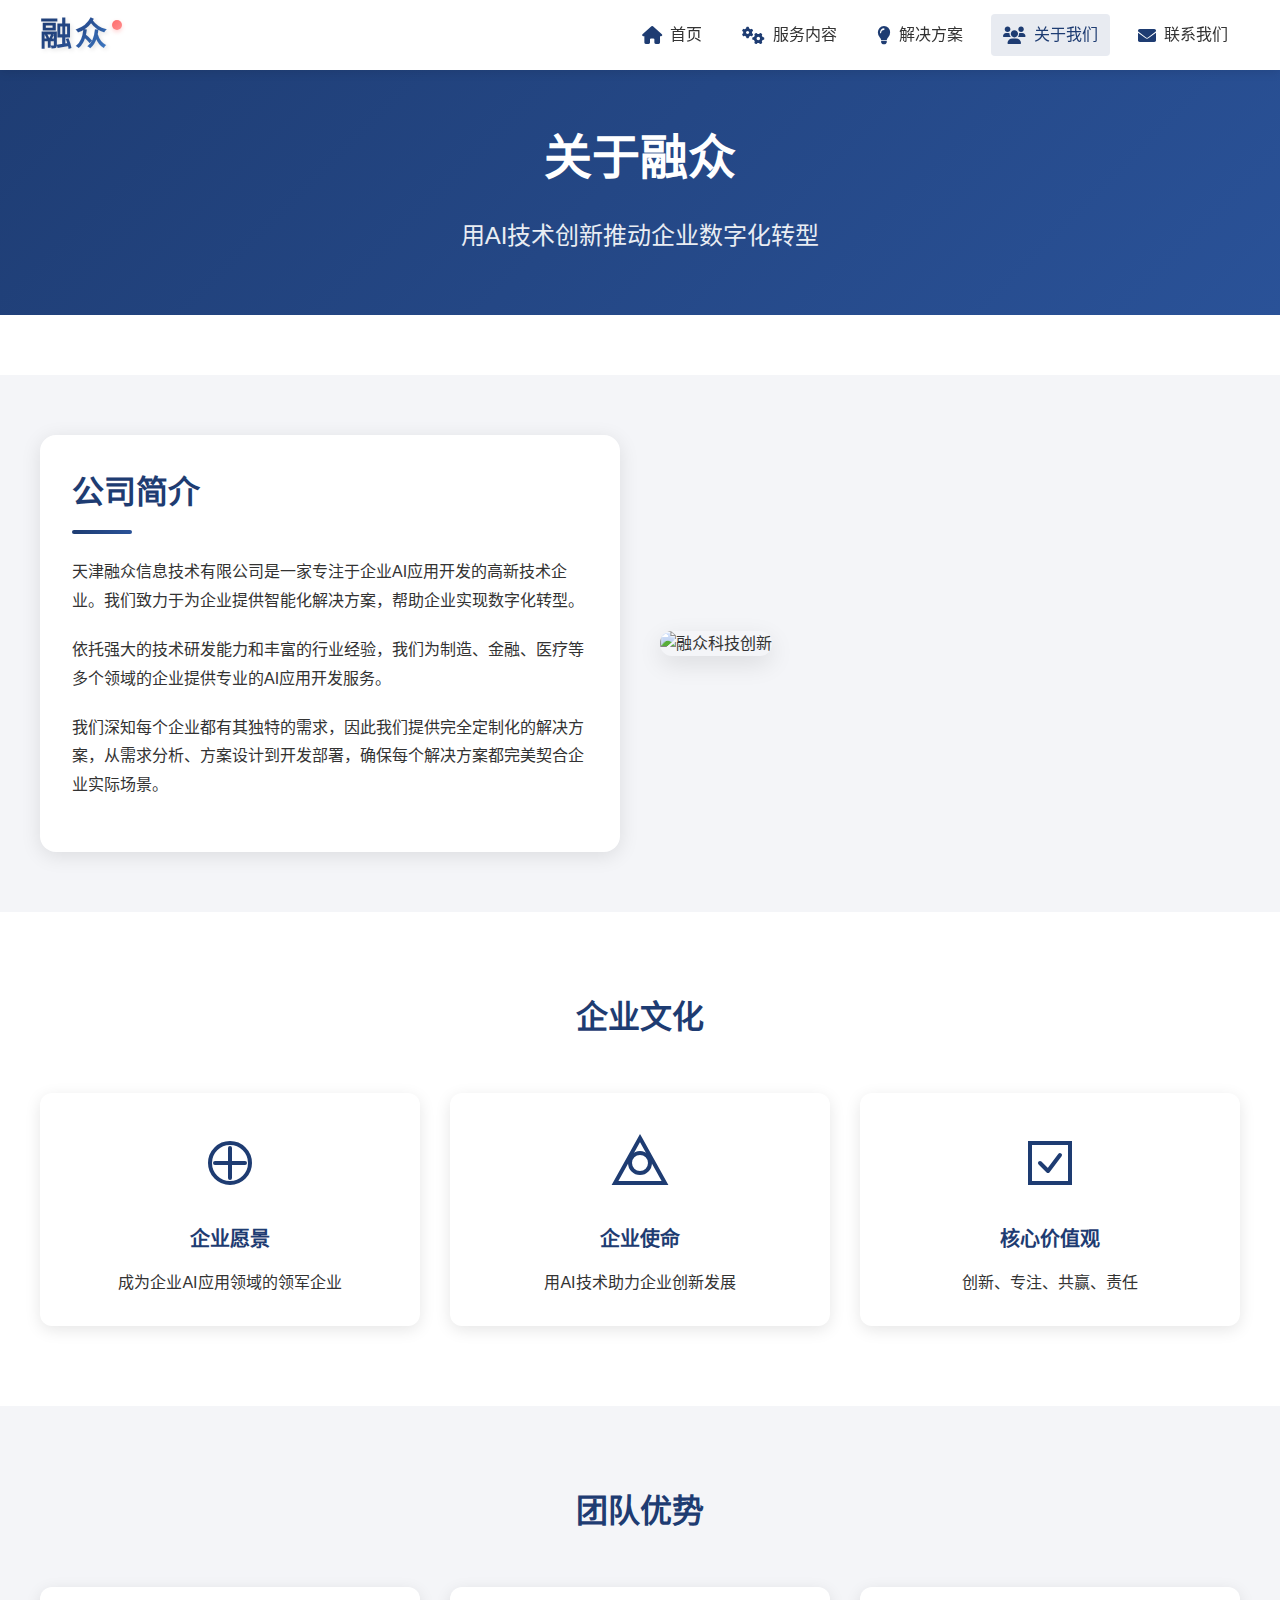
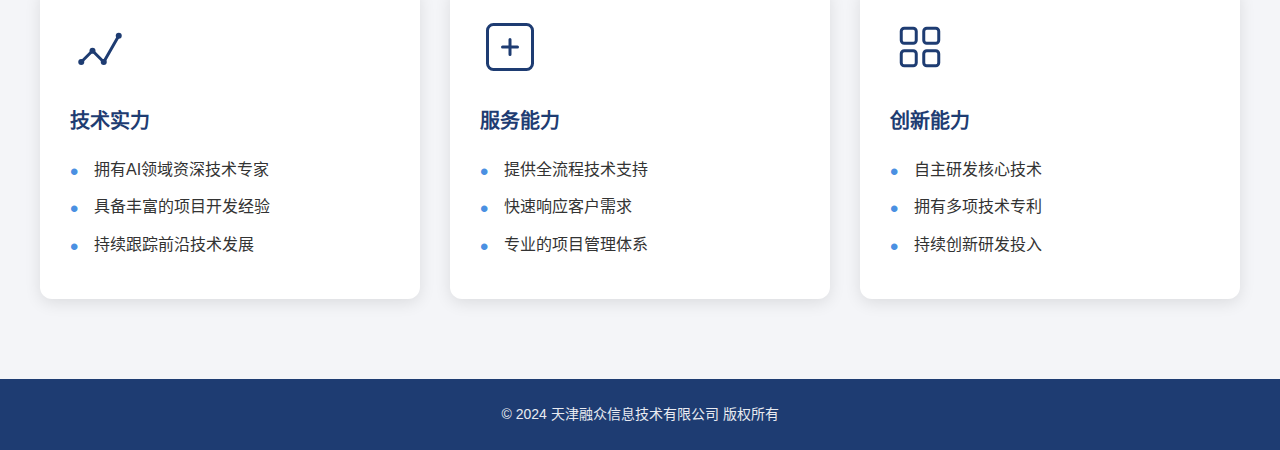
==== about.html @ 7511c45b "Remove unused CSS files for about, contact, services, and solutions pages; update HTML files to refl" ====
<!DOCTYPE html>
<html lang="zh-CN">

<head>
    <meta charset="UTF-8">
    <meta name="viewport" content="width=device-width, initial-scale=1.0">
    <title>关于我们 - 融众</title>
    <meta name="description" content="天津融众信息技术有限公司是专注于企业AI应用开发的高新技术企业，拥有强大的技术研发能力和丰富的行业经验，为企业提供定制化AI解决方案。">
    <meta name="keywords" content="融众,企业简介,AI技术,技术团队,企业文化,公司介绍">
    <link rel="canonical" href="https://www.rong-zhong.com/about.html" />
    <link rel="icon" type="image/x-icon" href="favicon.ico">
    <link rel="stylesheet" href="styles.css">
    <link rel="stylesheet" href="https://cdnjs.cloudflare.com/ajax/libs/font-awesome/6.0.0/css/all.min.css">
</head>

<body>
    <!-- 导航栏 -->
    <nav>
        <div class="container">
            <!-- Logo with link -->
            <div class="logo">
                <a href="index.html">
                    <span class="logo-text">融众</span>
                    <span class="logo-dot"></span>
                </a>
            </div>
            <!-- Menu button with three lines -->
            <div class="menu-toggle">
                <span></span>
                <span></span>
                <span></span>
            </div>
            <!-- Navigation links -->
            <ul class="nav-links">
                <li><a href="index.html"><i class="fas fa-home"></i> 首页</a></li>
                <li><a href="services.html"><i class="fas fa-cogs"></i> 服务内容</a></li>
                <li><a href="solutions.html"><i class="fas fa-lightbulb"></i> 解决方案</a></li>
                <li><a href="about.html" class="active"><i class="fas fa-users"></i> 关于我们</a></li>
                <li><a href="contact.html"><i class="fas fa-envelope"></i> 联系我们</a></li>
            </ul>
        </div>
    </nav>

    <!-- 关于我们头部 -->
    <section class="about-header">
        <div class="container">
            <h1>关于融众</h1>
            <p>用AI技术创新推动企业数字化转型</p>
        </div>
    </section>

    <!-- 公司简介 -->
    <section class="company-intro">
        <div class="container">
            <div class="intro-content">
                <h2>公司简介</h2>
                <p>天津融众信息技术有限公司是一家专注于企业AI应用开发的高新技术企业。我们致力于为企业提供智能化解决方案，帮助企业实现数字化转型。</p>
                <p>依托强大的技术研发能力和丰富的行业经验，我们为制造、金融、医疗等多个领域的企业提供专业的AI应用开发服务。</p>
                <p>我们深知每个企业都有其独特的需求，因此我们提供完全定制化的解决方案，从需求分析、方案设计到开发部署，确保每个解决方案都完美契合企业实际场景。</p>
            </div>
            <div class="intro-image">
                <img src="https://images.unsplash.com/photo-1550751827-4bd374c3f58b?auto=format&fit=crop&w=800&h=400"
                    alt="融众科技创新" class="company-intro-img">
            </div>
        </div>
    </section>

    <!-- 企业文化 -->
    <section class="culture">
        <div class="container">
            <h2>企业文化</h2>
            <div class="culture-grid">
                <div class="culture-item">
                    <div class="culture-icon">
                        <img src="images/vision.svg" alt="愿景">
                    </div>
                    <h3>企业愿景</h3>
                    <p>成为企业AI应用领域的领军企业</p>
                </div>
                <div class="culture-item">
                    <div class="culture-icon">
                        <img src="images/mission.svg" alt="使命">
                    </div>
                    <h3>企业使命</h3>
                    <p>用AI技术助力企业创新发展</p>
                </div>
                <div class="culture-item">
                    <div class="culture-icon">
                        <img src="images/values.svg" alt="价值观">
                    </div>
                    <h3>核心价值观</h3>
                    <p>创新、专注、共赢、责任</p>
                </div>
            </div>
        </div>
    </section>

    <!-- 团队优势 -->
    <section class="team">
        <div class="container">
            <h2>团队优势</h2>
            <div class="team-grid">
                <div class="team-advantage">
                    <img src="images/model-training.svg" alt="技术实力" class="team-icon">
                    <h3>技术实力</h3>
                    <ul>
                        <li>拥有AI领域资深技术专家</li>
                        <li>具备丰富的项目开发经验</li>
                        <li>持续跟踪前沿技术发展</li>
                    </ul>
                </div>
                <div class="team-advantage">
                    <img src="images/customize.svg" alt="服务能力" class="team-icon">
                    <h3>服务能力</h3>
                    <ul>
                        <li>提供全流程技术支持</li>
                        <li>快速响应客户需求</li>
                        <li>专业的项目管理体系</li>
                    </ul>
                </div>
                <div class="team-advantage">
                    <img src="images/integration.svg" alt="创新能力" class="team-icon">
                    <h3>创新能力</h3>
                    <ul>
                        <li>自主研发核心技术</li>
                        <li>拥有多项技术专利</li>
                        <li>持续创新研发投入</li>
                    </ul>
                </div>
            </div>
        </div>
    </section>

    <footer>
        <div class="container">
            <p>&copy; 2024 天津融众信息技术有限公司 版权所有</p>
        </div>
    </footer>

    <script>
        document.querySelector('.menu-toggle').addEventListener('click', function () {
            document.querySelector('.nav-links').classList.toggle('active');
        });
    </script>
</body>

</html>
---- styles.css ----
* {
    margin: 0;
    padding: 0;
    box-sizing: border-box;
}

:root {
    --primary-color: #1e3c72;
    --secondary-color: #2a5298;
    --accent-color: #4a90e2;
    --text-color: #333;
    --bg-color: #fff;
    --shadow-color: rgba(0, 0, 0, 0.1);
}

@media (prefers-color-scheme: dark) {
    :root {
        --primary-color: #4a90e2;
        --secondary-color: #2a5298;
        --accent-color: #1e3c72;
        --text-color: #f5f5f5;
        --bg-color: #1a1a1a;
        --shadow-color: rgba(0, 0, 0, 0.3);
    }
}

body {
    font-family: 'Microsoft YaHei', -apple-system, BlinkMacSystemFont, sans-serif;
    line-height: 1.6;
    overflow-x: hidden;
    color: var(--text-color);
    background-color: var(--bg-color);
}

.container {
    width: min(1200px, 100% - 40px);
    margin-inline: auto;
}

/* 导航栏样式 */
nav {
    background-color: var(--bg-color);
    box-shadow: 0 2px 10px var(--shadow-color);
    position: fixed;
    width: 100%;
    top: 0;
    z-index: 1000;
    transition: all 0.3s ease;
}

nav .container {
    display: flex;
    justify-content: space-between;
    align-items: center;
    height: 70px;
}

/* Logo样式 */
.logo a {
    display: flex;
    align-items: center;
    text-decoration: none;
    gap: 2px;
}

.logo-text {
    font-size: clamp(24px, 5vw, 32px);
    font-weight: 800;
    background: linear-gradient(135deg, var(--primary-color) 0%, var(--secondary-color) 50%, var(--accent-color) 100%);
    -webkit-background-clip: text;
    background-clip: text;
    -webkit-text-fill-color: transparent;
    letter-spacing: 3px;
    text-shadow: 2px 2px 4px var(--shadow-color);
    transition: all 0.3s ease;
}

.logo-dot {
    width: 10px;
    height: 10px;
    background: linear-gradient(135deg, #ff6b6b, #ff8e8e);
    border-radius: 50%;
    margin-top: -20px;
    box-shadow: 0 2px 4px rgba(255, 107, 107, 0.3);
    animation: pulse 2s infinite;
}

@keyframes pulse {
    0% {
        transform: scale(1);
    }

    50% {
        transform: scale(1.2);
    }

    100% {
        transform: scale(1);
    }
}

/* 导航链接 */
.nav-links {
    display: flex;
    gap: 1rem;
    list-style: none;
}

.nav-links a {
    text-decoration: none;
    color: var(--text-color);
    font-weight: 500;
    font-size: 16px;
    padding: 8px 12px;
    border-radius: 4px;
    transition: all 0.3s ease;
    display: flex;
    align-items: center;
    gap: 8px;
}

.nav-links a:hover,
.nav-links a:focus {
    color: var(--primary-color);
    background-color: color-mix(in srgb, var(--primary-color) 10%, transparent);
    outline: none;
}

.nav-links a.active {
    color: var(--primary-color);
    background-color: color-mix(in srgb, var(--primary-color) 10%, transparent);
}

.nav-links a i {
    font-size: 18px;
    color: var(--primary-color);
    transition: transform 0.3s ease;
}

.nav-links a:hover i,
.nav-links a:focus i {
    transform: scale(1.1);
}

/* 汉堡菜单按钮样式 */
.menu-toggle {
    display: none;
    padding: 10px;
    cursor: pointer;
    border: none;
    background: transparent;
    z-index: 1001;
}

.menu-toggle:focus {
    outline: 2px solid var(--primary-color);
    border-radius: 4px;
}

.menu-toggle span {
    display: block;
    width: 25px;
    height: 3px;
    background-color: var(--primary-color);
    margin: 5px 0;
    transition: all 0.3s ease;
    border-radius: 2px;
}

/* 解决方案头部样式 */
.solution-header {
    background: linear-gradient(135deg, var(--primary-color), var(--secondary-color));
    color: white;
    text-align: center;
    padding: 120px 0 60px;
    margin-bottom: 40px;
}

.solution-header h1 {
    font-size: clamp(32px, 5vw, 48px);
    margin-bottom: 20px;
    font-weight: 700;
}

.solution-header p {
    font-size: clamp(16px, 3vw, 20px);
    opacity: 0.9;
}

/* 解决方案展示样式优化 */
.solutions {
    padding: 40px 0 80px;
    background-color: var(--bg-color);
}

.solution-item {
    display: grid;
    grid-template-columns: 1fr 1fr;
    gap: 3rem;
    margin-bottom: 6rem;
    align-items: center;
    background: color-mix(in srgb, var(--bg-color) 97%, var(--primary-color));
    border-radius: 16px;
    padding: 2rem;
    box-shadow: 0 4px 20px var(--shadow-color);
    transition: transform 0.3s ease, box-shadow 0.3s ease;
}

.solution-item:hover {
    transform: translateY(-5px);
    box-shadow: 0 8px 30px var(--shadow-color);
}

.solution-item.reverse {
    grid-template-columns: 1fr 1fr;
    direction: rtl;
}

.solution-item.reverse .solution-content {
    direction: ltr;
}

.solution-content {
    padding: 2rem;
}

.solution-content h2 {
    color: var(--primary-color);
    margin-bottom: 2rem;
    font-size: clamp(24px, 3vw, 32px);
    font-weight: 700;
}

.solution-features {
    display: grid;
    gap: 1.5rem;
}

.feature {
    background: color-mix(in srgb, var(--primary-color) 5%, transparent);
    padding: 1.5rem;
    border-radius: 12px;
    transition: all 0.3s ease;
    border: 1px solid color-mix(in srgb, var(--primary-color) 10%, transparent);
}

.feature:hover {
    transform: translateY(-5px);
    background: color-mix(in srgb, var(--primary-color) 8%, transparent);
    border-color: color-mix(in srgb, var(--primary-color) 15%, transparent);
}

.feature h3 {
    color: var(--primary-color);
    margin-bottom: 0.8rem;
    font-size: 20px;
    font-weight: 600;
}

.feature p {
    color: var(--text-color);
    opacity: 0.9;
    line-height: 1.6;
}

.solution-image img {
    width: 100%;
    height: auto;
    border-radius: 12px;
    box-shadow: 0 4px 20px var(--shadow-color);
    transition: transform 0.3s ease;
}

.solution-image img:hover {
    transform: scale(1.02);
}

/* 响应式设计优化 */
@media (max-width: 768px) {
    .solution-header {
        padding: 100px 0 40px;
    }

    .solution-item,
    .solution-item.reverse {
        grid-template-columns: 1fr;
        direction: ltr;
        padding: 1.5rem;
        margin-bottom: 3rem;
    }

    .solution-content {
        padding: 1rem 0;
    }

    .solution-features {
        grid-template-columns: 1fr;
    }

    .feature {
        padding: 1.2rem;
    }
}

@media (max-width: 480px) {
    .solution-header {
        padding: 80px 0 30px;
    }

    .solution-item {
        padding: 1rem;
        margin-bottom: 2rem;
    }

    .feature {
        padding: 1rem;
    }
}

/* 响应式设计 */
@media (max-width: 768px) {
    .menu-toggle {
        display: block;
    }

    .nav-links {
        display: none;
        position: fixed;
        inset: 70px 0 0 0;
        background: var(--bg-color);
        flex-direction: column;
        padding: 1rem;
        box-shadow: 0 2px 10px var(--shadow-color);
    }

    .nav-links.active {
        display: flex;
    }

    .nav-links a {
        width: 100%;
        justify-content: center;
    }

    .solution-item,
    .solution-item.reverse {
        grid-template-columns: 1fr;
        direction: ltr;
    }

    .solution-content {
        padding: 1rem 0;
    }
}

@media (max-width: 480px) {
    nav .container {
        height: 60px;
    }

    .solution-features {
        grid-template-columns: 1fr;
    }
}

/* 可访问性增强 */
@media (prefers-reduced-motion: reduce) {
    * {
        animation: none !important;
        transition: none !important;
    }
}

/* 焦点样式 */
:focus-visible {
    outline: 3px solid var(--primary-color);
    outline-offset: 2px;
}

/* 首页样式 */
.hero {
    position: relative;
    min-height: 100vh;
    padding: 120px 0 60px;
    background: linear-gradient(135deg, var(--primary-color), var(--secondary-color));
    color: #fff;
    display: flex;
    align-items: center;
    overflow: hidden;
}

.hero::before {
    content: '';
    position: absolute;
    inset: 0;
    background: url('data:image/svg+xml,<svg xmlns="http://www.w3.org/2000/svg" viewBox="0 0 100 100"><rect fill="%23fff" fill-opacity="0.1" width="100" height="100"/></svg>') repeat;
    opacity: 0.1;
    animation: backgroundMove 20s linear infinite;
}

@keyframes backgroundMove {
    from {
        transform: translateX(0) translateY(0);
    }

    to {
        transform: translateX(-100px) translateY(-100px);
    }
}

.hero-content {
    position: relative;
    z-index: 1;
    max-width: 800px;
    margin: 0 auto;
    text-align: center;
    padding: 0 20px;
}

.hero h1 {
    font-size: clamp(2.5rem, 5vw, 4rem);
    font-weight: 800;
    margin-bottom: 1.5rem;
    line-height: 1.2;
    animation: fadeInUp 1s ease;
}

.hero p {
    font-size: clamp(1.1rem, 2vw, 1.5rem);
    margin-bottom: 2.5rem;
    opacity: 0.9;
    animation: fadeInUp 1s ease 0.2s backwards;
}

.hero-buttons {
    display: flex;
    gap: 1.5rem;
    justify-content: center;
    animation: fadeInUp 1s ease 0.4s backwards;
}

.cta-button {
    display: inline-flex;
    align-items: center;
    gap: 0.5rem;
    padding: 1rem 2rem;
    border-radius: 8px;
    font-size: 1.1rem;
    font-weight: 500;
    text-decoration: none;
    transition: transform 0.3s ease, box-shadow 0.3s ease;
}

.cta-button.primary {
    background: #ff6b6b;
    color: #fff;
    box-shadow: 0 4px 15px rgba(255, 107, 107, 0.3);
}

.cta-button.secondary {
    background: rgba(255, 255, 255, 0.1);
    color: #fff;
    backdrop-filter: blur(10px);
}

.cta-button:hover {
    transform: translateY(-2px);
    box-shadow: 0 8px 25px rgba(0, 0, 0, 0.2);
}

/* 特色内容区域 */
.features {
    padding: 100px 0;
    background-color: var(--bg-color);
}

.section-header {
    text-align: center;
    max-width: 800px;
    margin: 0 auto 4rem;
    padding: 0 20px;
}

.section-header h2 {
    font-size: clamp(2rem, 3vw, 2.5rem);
    color: var(--primary-color);
    margin-bottom: 1rem;
}

.section-header p {
    font-size: 1.2rem;
    color: var(--text-color);
    opacity: 0.8;
}

.features-grid {
    display: grid;
    grid-template-columns: repeat(auto-fit, minmax(300px, 1fr));
    gap: 2rem;
    padding: 0 20px;
}

.feature-card {
    background: var(--bg-color);
    padding: 2rem;
    border-radius: 12px;
    box-shadow: 0 4px 20px var(--shadow-color);
    transition: transform 0.3s ease;
}

.feature-card:hover {
    transform: translateY(-5px);
}

.feature-icon {
    width: 60px;
    height: 60px;
    margin-bottom: 1.5rem;
    padding: 1rem;
    background: color-mix(in srgb, var(--primary-color) 10%, transparent);
    border-radius: 12px;
    display: flex;
    align-items: center;
    justify-content: center;
}

.feature-card h3 {
    font-size: 1.5rem;
    color: var(--primary-color);
    margin-bottom: 1rem;
}

.feature-card p {
    color: var(--text-color);
    opacity: 0.8;
    line-height: 1.6;
}

/* 客户案例展示 */
.cases {
    padding: 100px 0;
    background: color-mix(in srgb, var(--primary-color) 5%, var(--bg-color));
}

.cases-grid {
    display: grid;
    grid-template-columns: repeat(auto-fit, minmax(350px, 1fr));
    gap: 2rem;
    padding: 0 20px;
}

.case-card {
    background: var(--bg-color);
    border-radius: 12px;
    overflow: hidden;
    box-shadow: 0 4px 20px var(--shadow-color);
}

.case-image {
    position: relative;
    padding-top: 56.25%;
    overflow: hidden;
}

.case-image img {
    position: absolute;
    top: 0;
    left: 0;
    width: 100%;
    height: 100%;
    object-fit: cover;
    transition: transform 0.3s ease;
}

.case-card:hover .case-image img {
    transform: scale(1.1);
}

.case-content {
    padding: 2rem;
}

.case-content h3 {
    font-size: 1.5rem;
    color: var(--primary-color);
    margin-bottom: 1rem;
}

.case-content p {
    color: var(--text-color);
    opacity: 0.8;
    margin-bottom: 1.5rem;
}

.case-tags {
    display: flex;
    gap: 0.5rem;
    flex-wrap: wrap;
}

.case-tag {
    padding: 0.5rem 1rem;
    background: color-mix(in srgb, var(--primary-color) 10%, transparent);
    color: var(--primary-color);
    border-radius: 20px;
    font-size: 0.9rem;
}

/* 联系部分 */
.contact-section {
    padding: 100px 0;
    background: var(--bg-color);
    text-align: center;
}

.contact-cards {
    display: grid;
    grid-template-columns: repeat(auto-fit, minmax(250px, 1fr));
    gap: 2rem;
    padding: 0 20px;
    margin-top: 3rem;
}

.contact-card {
    padding: 2rem;
    background: var(--bg-color);
    border-radius: 12px;
    box-shadow: 0 4px 20px var(--shadow-color);
    transition: transform 0.3s ease;
}

.contact-card:hover {
    transform: translateY(-5px);
}

.contact-icon {
    font-size: 2rem;
    color: var(--primary-color);
    margin-bottom: 1rem;
}

.contact-card h3 {
    font-size: 1.3rem;
    color: var(--primary-color);
    margin-bottom: 1rem;
}

.contact-card p {
    color: var(--text-color);
    opacity: 0.8;
}

/* 页脚样式 */
footer {
    background: var(--primary-color);
    color: #fff;
    padding: 4rem 0 2rem;
}

.footer-content {
    display: grid;
    grid-template-columns: repeat(auto-fit, minmax(200px, 1fr));
    gap: 3rem;
    padding: 0 20px;
    margin-bottom: 3rem;
}

.footer-column h4 {
    font-size: 1.2rem;
    margin-bottom: 1.5rem;
}

.footer-links {
    list-style: none;
}

.footer-links li {
    margin-bottom: 0.8rem;
}

.footer-links a {
    color: rgba(255, 255, 255, 0.8);
    text-decoration: none;
    transition: color 0.3s ease;
}

.footer-links a:hover {
    color: #fff;
}

.footer-bottom {
    text-align: center;
    padding-top: 2rem;
    border-top: 1px solid rgba(255, 255, 255, 0.1);
}

/* 动画 */
@keyframes fadeInUp {
    from {
        opacity: 0;
        transform: translateY(20px);
    }

    to {
        opacity: 1;
        transform: translateY(0);
    }
}

/* 响应式调整 */
@media (max-width: 768px) {
    .hero {
        padding: 100px 0 40px;
    }

    .hero-buttons {
        flex-direction: column;
    }

    .cta-button {
        width: 100%;
        justify-content: center;
    }

    .features-grid,
    .cases-grid,
    .contact-cards {
        grid-template-columns: 1fr;
    }

    .footer-content {
        grid-template-columns: 1fr;
        text-align: center;
    }
}

@media (max-width: 480px) {
    .hero {
        padding: 80px 0 30px;
    }

    .section-header {
        margin-bottom: 2rem;
    }

    .feature-card,
    .case-card,
    .contact-card {
        padding: 1.5rem;
    }
}

/* 联系页面样式 */
.contact-header {
    padding: 120px 0 60px;
    text-align: center;
    background: linear-gradient(135deg, var(--primary-color), var(--secondary-color));
    color: white;
}

.contact-header h1 {
    font-size: clamp(32px, 5vw, 48px);
    margin-bottom: 1rem;
}

.contact-header p {
    font-size: clamp(16px, 3vw, 20px);
    opacity: 0.9;
}

.contact-main {
    padding: 60px 0;
    background-color: var(--bg-color);
}

.contact-info-card {
    max-width: 800px;
    margin: 0 auto;
    padding: 2rem;
    background-color: color-mix(in srgb, var(--bg-color) 98%, var(--primary-color));
    border-radius: 16px;
    box-shadow: 0 4px 20px var(--shadow-color);
}

.contact-info-card h2 {
    color: var(--primary-color);
    font-size: 28px;
    margin-bottom: 2rem;
    text-align: center;
}

.info-item {
    display: flex;
    align-items: flex-start;
    gap: 1.5rem;
    padding: 1.5rem;
    margin-bottom: 1rem;
    background-color: var(--bg-color);
    border-radius: 8px;
    transition: transform 0.3s ease;
}

.info-item:hover {
    transform: translateY(-5px);
}

.info-item i {
    font-size: 24px;
    color: var(--primary-color);
    background: color-mix(in srgb, var(--primary-color) 10%, transparent);
    padding: 12px;
    border-radius: 50%;
}

.info-content h3 {
    color: var(--primary-color);
    margin-bottom: 0.5rem;
    font-size: 18px;
}

.info-content p {
    color: var(--text-color);
    font-size: 16px;
}

/* 响应式调整 */
@media (max-width: 768px) {
    .contact-info-card {
        margin: 0 1rem;
        padding: 1.5rem;
    }

    .info-item {
        padding: 1rem;
        gap: 1rem;
    }

    .info-item i {
        font-size: 20px;
        padding: 10px;
    }
}

/* 页脚样式 */
footer {
    background-color: var(--primary-color);
    color: white;
    padding: 1.5rem 0;
    text-align: center;
    margin-top: auto;
}

footer p {
    font-size: 14px;
    opacity: 0.9;
}

/* 关于我们头部样式 */
.about-header {
    background: linear-gradient(135deg, var(--primary-color), var(--secondary-color));
    color: white;
    padding: 120px 0 60px;
    text-align: center;
    margin-bottom: 60px;
}

.about-header h1 {
    font-size: clamp(32px, 5vw, 48px);
    margin-bottom: 20px;
    font-weight: 700;
}

.about-header p {
    font-size: clamp(18px, 3vw, 24px);
    opacity: 0.9;
}

/* 公司简介样式 */
.company-intro {
    padding: 60px 0;
    background-color: color-mix(in srgb, var(--primary-color) 5%, transparent);
}

.company-intro .container {
    display: grid;
    grid-template-columns: 1fr 1fr;
    gap: 40px;
    align-items: center;
}

.intro-content h2 {
    color: var(--primary-color);
    font-size: clamp(24px, 4vw, 32px);
    margin-bottom: 30px;
    position: relative;
}

.intro-content h2::after {
    content: '';
    display: block;
    width: 60px;
    height: 4px;
    background: var(--accent-color);
    margin-top: 15px;
    border-radius: 2px;
}

.intro-content p {
    margin-bottom: 20px;
    font-size: 16px;
    line-height: 1.8;
}

.intro-image img {
    width: 100%;
    height: auto;
    border-radius: 12px;
    box-shadow: 0 8px 24px var(--shadow-color);
    transition: transform 0.3s ease;
}

.intro-image img:hover {
    transform: translateY(-10px);
}

/* 企业文化样式 */
.culture {
    padding: 80px 0;
    background-color: var(--bg-color);
}

.culture h2 {
    text-align: center;
    color: var(--primary-color);
    font-size: clamp(24px, 4vw, 32px);
    margin-bottom: 50px;
}

.culture-grid {
    display: grid;
    grid-template-columns: repeat(auto-fit, minmax(280px, 1fr));
    gap: 30px;
    margin-top: 40px;
}

.culture-item {
    background: var(--bg-color);
    padding: 30px;
    border-radius: 12px;
    text-align: center;
    box-shadow: 0 4px 16px var(--shadow-color);
    transition: transform 0.3s ease;
}

.culture-item:hover {
    transform: translateY(-10px);
}

.culture-icon {
    width: 80px;
    height: 80px;
    margin: 0 auto 20px;
}

.culture-icon img {
    width: 100%;
    height: 100%;
    object-fit: contain;
}

.culture-item h3 {
    color: var(--primary-color);
    font-size: 20px;
    margin-bottom: 15px;
}

.culture-item p {
    color: var(--text-color);
    font-size: 16px;
    line-height: 1.6;
}

/* 团队优势样式 */
.team {
    padding: 80px 0;
    background-color: color-mix(in srgb, var(--primary-color) 5%, transparent);
}

.team h2 {
    text-align: center;
    color: var(--primary-color);
    font-size: clamp(24px, 4vw, 32px);
    margin-bottom: 50px;
}

.team-grid {
    display: grid;
    grid-template-columns: repeat(auto-fit, minmax(300px, 1fr));
    gap: 30px;
}

.team-advantage {
    background: var(--bg-color);
    padding: 30px;
    border-radius: 12px;
    box-shadow: 0 4px 16px var(--shadow-color);
    transition: all 0.3s ease;
}

.team-advantage:hover {
    transform: translateY(-10px);
}

.team-icon {
    width: 60px;
    height: 60px;
    margin-bottom: 20px;
}

.team-advantage h3 {
    color: var(--primary-color);
    font-size: 20px;
    margin-bottom: 20px;
}

.team-advantage ul {
    list-style: none;
    padding: 0;
}

.team-advantage li {
    margin-bottom: 12px;
    padding-left: 24px;
    position: relative;
}

.team-advantage li::before {
    content: '•';
    color: var(--accent-color);
    font-size: 24px;
    position: absolute;
    left: 0;
    top: -4px;
}

/* 响应式调整 */
@media (max-width: 768px) {
    .company-intro .container {
        grid-template-columns: 1fr;
    }

    .intro-content {
        order: 2;
    }

    .intro-image {
        order: 1;
    }

    .culture-grid {
        grid-template-columns: 1fr;
    }

    .team-grid {
        grid-template-columns: 1fr;
    }
}

/* 服务页面样式 */
.service-header {
    background: linear-gradient(135deg, var(--primary-color), var(--secondary-color));
    color: white;
    text-align: center;
    padding: 120px 0 60px;
    margin-bottom: 60px;
    position: relative;
    overflow: hidden;
}

.service-header::before {
    content: '';
    position: absolute;
    top: 0;
    left: 0;
    right: 0;
    bottom: 0;
    background: url('images/pattern.svg') repeat;
    opacity: 0.1;
    animation: backgroundMove 20s linear infinite;
}

.service-header h1 {
    font-size: clamp(32px, 5vw, 48px);
    margin-bottom: 20px;
    font-weight: 700;
    position: relative;
    z-index: 1;
}

.service-header p {
    font-size: clamp(16px, 3vw, 20px);
    opacity: 0.9;
    position: relative;
    z-index: 1;
}

.service-details {
    padding: 40px 0 80px;
}

.service-details .container {
    display: grid;
    grid-template-columns: repeat(auto-fit, minmax(300px, 1fr));
    gap: 2rem;
}

.service-card {
    background: var(--bg-color);
    border-radius: 16px;
    padding: 2rem;
    box-shadow: 0 4px 20px var(--shadow-color);
    transition: all 0.3s ease;
    position: relative;
    overflow: hidden;
    display: flex;
    flex-direction: column;
    align-items: center;
    text-align: center;
}

.service-card::before {
    content: '';
    position: absolute;
    top: 0;
    left: 0;
    width: 100%;
    height: 4px;
    background: linear-gradient(90deg, var(--primary-color), var(--secondary-color));
    transform: scaleX(0);
    transform-origin: left;
    transition: transform 0.3s ease;
}

.service-card:hover {
    transform: translateY(-10px);
    box-shadow: 0 8px 30px var(--shadow-color);
}

.service-card:hover::before {
    transform: scaleX(1);
}

.service-icon {
    width: 80px;
    height: 80px;
    margin-bottom: 1.5rem;
    display: flex;
    align-items: center;
    justify-content: center;
    background: color-mix(in srgb, var(--primary-color) 10%, transparent);
    border-radius: 50%;
    transition: all 0.3s ease;
}

.service-icon img {
    width: 40px;
    height: 40px;
    transition: transform 0.3s ease;
}

.service-card:hover .service-icon {
    transform: scale(1.1);
    background: color-mix(in srgb, var(--primary-color) 15%, transparent);
}

.service-card h2 {
    color: var(--text-color);
    font-size: 24px;
    margin-bottom: 1.5rem;
    font-weight: 600;
}

.feature-list {
    list-style: none;
    margin-bottom: 2rem;
    text-align: left;
    width: 100%;
}

.feature-list li {
    margin-bottom: 1rem;
    padding-left: 1.5rem;
    position: relative;
    color: var(--text-color);
}

.feature-list li::before {
    content: '•';
    color: var(--primary-color);
    position: absolute;
    left: 0;
    font-size: 1.2em;
}

.service-btn {
    display: inline-flex;
    align-items: center;
    padding: 0.8rem 1.5rem;
    background: linear-gradient(135deg, var(--primary-color), var(--secondary-color));
    color: white;
    text-decoration: none;
    border-radius: 25px;
    font-weight: 500;
    transition: all 0.3s ease;
    margin-top: auto;
}

.service-btn:hover {
    transform: translateY(-2px);
    box-shadow: 0 4px 15px var(--shadow-color);
}

/* 服务优势样式 */
.service-advantages {
    background: color-mix(in srgb, var(--primary-color) 5%, var(--bg-color));
    padding: 80px 0;
}

.service-advantages h2 {
    text-align: center;
    font-size: clamp(28px, 4vw, 36px);
    margin-bottom: 3rem;
    color: var(--text-color);
}

.advantages-grid {
    display: grid;
    grid-template-columns: repeat(auto-fit, minmax(250px, 1fr));
    gap: 2rem;
}

.advantage-item {
    background: var(--bg-color);
    padding: 2rem;
    border-radius: 12px;
    text-align: center;
    transition: all 0.3s ease;
    box-shadow: 0 4px 15px var(--shadow-color);
}

.advantage-item:hover {
    transform: translateY(-5px);
    box-shadow: 0 8px 25px var(--shadow-color);
}

.advantage-item h3 {
    color: var(--primary-color);
    font-size: 20px;
    margin-bottom: 1rem;
}

.advantage-item p {
    color: var(--text-color);
    opacity: 0.9;
}

/* 响应式设计 */
@media (max-width: 768px) {
    .service-details .container {
        grid-template-columns: 1fr;
        padding: 0 1rem;
    }

    .service-card {
        padding: 1.5rem;
    }

    .advantages-grid {
        grid-template-columns: 1fr;
        gap: 1.5rem;
    }
}

@media (max-width: 480px) {
    .service-header {
        padding: 100px 0 40px;
    }

    .service-icon {
        width: 60px;
        height: 60px;
    }

    .service-icon img {
        width: 30px;
        height: 30px;
    }

    .feature-list li {
        font-size: 14px;
    }
}

/* AI定制开发页面样式 */
.service-intro {
    padding: 60px 0;
    background: color-mix(in srgb, var(--primary-color) 5%, var(--bg-color));
}

.intro-content {
    max-width: 800px;
    margin: 0 auto;
    padding: 2rem;
    background: var(--bg-color);
    border-radius: 16px;
    box-shadow: 0 4px 20px var(--shadow-color);
}

.intro-content h2 {
    color: var(--primary-color);
    font-size: clamp(24px, 4vw, 32px);
    margin-bottom: 1.5rem;
    position: relative;
    padding-bottom: 1rem;
}

.intro-content h2::after {
    content: '';
    position: absolute;
    bottom: 0;
    left: 0;
    width: 60px;
    height: 4px;
    background: linear-gradient(90deg, var(--primary-color), var(--secondary-color));
    border-radius: 2px;
}

.intro-content p {
    color: var(--text-color);
    font-size: 16px;
    line-height: 1.8;
}

/* 核心服务样式 */
.core-services {
    padding: 80px 0;
    background: var(--bg-color);
}

.core-services h2 {
    text-align: center;
    color: var(--primary-color);
    font-size: clamp(24px, 4vw, 36px);
    margin-bottom: 3rem;
}

.service-grid {
    display: grid;
    grid-template-columns: repeat(auto-fit, minmax(280px, 1fr));
    gap: 2rem;
}

.service-item {
    background: var(--bg-color);
    padding: 2rem;
    border-radius: 16px;
    box-shadow: 0 4px 20px var(--shadow-color);
    transition: all 0.3s ease;
    position: relative;
    overflow: hidden;
}

.service-item::before {
    content: '';
    position: absolute;
    top: 0;
    left: 0;
    width: 100%;
    height: 4px;
    background: linear-gradient(90deg, var(--primary-color), var(--secondary-color));
    transform: scaleX(0);
    transform-origin: left;
    transition: transform 0.3s ease;
}

.service-item:hover {
    transform: translateY(-10px);
    box-shadow: 0 8px 30px var(--shadow-color);
}

.service-item:hover::before {
    transform: scaleX(1);
}

.service-item i {
    font-size: 2.5rem;
    color: var(--primary-color);
    background: color-mix(in srgb, var(--primary-color) 10%, transparent);
    width: 80px;
    height: 80px;
    display: flex;
    align-items: center;
    justify-content: center;
    border-radius: 50%;
    margin-bottom: 1.5rem;
    transition: all 0.3s ease;
}

.service-item:hover i {
    transform: scale(1.1);
    background: color-mix(in srgb, var(--primary-color) 15%, transparent);
}

.service-item h3 {
    color: var(--primary-color);
    font-size: 20px;
    margin-bottom: 1.5rem;
}

.service-item ul {
    list-style: none;
    margin: 0;
    padding: 0;
}

.service-item ul li {
    color: var(--text-color);
    margin-bottom: 0.8rem;
    padding-left: 1.5rem;
    position: relative;
}

.service-item ul li::before {
    content: '•';
    color: var(--primary-color);
    position: absolute;
    left: 0;
    font-size: 1.2em;
}

/* 开发流程样式 */
.development-process {
    padding: 80px 0;
    background: color-mix(in srgb, var(--primary-color) 5%, var(--bg-color));
}

.development-process h2 {
    text-align: center;
    color: var(--primary-color);
    font-size: clamp(24px, 4vw, 36px);
    margin-bottom: 3rem;
}

.process-timeline {
    display: flex;
    justify-content: space-between;
    align-items: flex-start;
    position: relative;
    max-width: 1000px;
    margin: 0 auto;
    padding: 2rem 0;
}

.process-timeline::before {
    content: '';
    position: absolute;
    top: 40px;
    left: 0;
    width: 100%;
    height: 2px;
    background: linear-gradient(90deg, var(--primary-color), var(--secondary-color));
    opacity: 0.3;
}

.process-step {
    flex: 1;
    text-align: center;
    padding: 0 1rem;
    position: relative;
    z-index: 1;
}

.step-number {
    width: 50px;
    height: 50px;
    background: var(--primary-color);
    color: white;
    border-radius: 50%;
    display: flex;
    align-items: center;
    justify-content: center;
    margin: 0 auto 1.5rem;
    font-weight: bold;
    position: relative;
    z-index: 2;
    transition: all 0.3s ease;
}

.process-step:hover .step-number {
    transform: scale(1.1);
    box-shadow: 0 4px 15px var(--shadow-color);
}

.process-step h3 {
    color: var(--primary-color);
    font-size: 18px;
    margin-bottom: 0.8rem;
}

.process-step p {
    color: var(--text-color);
    font-size: 14px;
    opacity: 0.9;
}

/* 联系部分样式 */
.contact-section {
    padding: 80px 0;
    background: linear-gradient(135deg, var(--primary-color), var(--secondary-color));
    color: white;
    text-align: center;
}

.contact-section h2 {
    font-size: clamp(28px, 4vw, 36px);
    margin-bottom: 1.5rem;
}

.contact-section p {
    font-size: 18px;
    margin-bottom: 2rem;
    opacity: 0.9;
}

.cta-button {
    display: inline-flex;
    align-items: center;
    padding: 1rem 2rem;
    background: white;
    color: var(--primary-color);
    text-decoration: none;
    border-radius: 25px;
    font-weight: 500;
    transition: all 0.3s ease;
}

.cta-button:hover {
    transform: translateY(-5px);
    box-shadow: 0 8px 25px rgba(0, 0, 0, 0.2);
}

/* 响应式设计 */
@media (max-width: 768px) {
    .intro-content {
        margin: 0 1rem;
        padding: 1.5rem;
    }

    .service-grid {
        grid-template-columns: 1fr;
        padding: 0 1rem;
    }

    .process-timeline {
        flex-direction: column;
        padding: 0 1rem;
    }

    .process-timeline::before {
        width: 2px;
        height: 100%;
        left: 25px;
        top: 0;
    }

    .process-step {
        text-align: left;
        padding: 0 0 2rem 4rem;
        display: flex;
        flex-direction: column;
    }

    .step-number {
        position: absolute;
        left: 0;
        margin: 0;
    }
}

@media (max-width: 480px) {
    .service-item {
        padding: 1.5rem;
    }

    .service-item i {
        width: 60px;
        height: 60px;
        font-size: 2rem;
    }

    .process-step {
        padding-left: 3rem;
    }

    .step-number {
        width: 40px;
        height: 40px;
        font-size: 14px;
    }
}
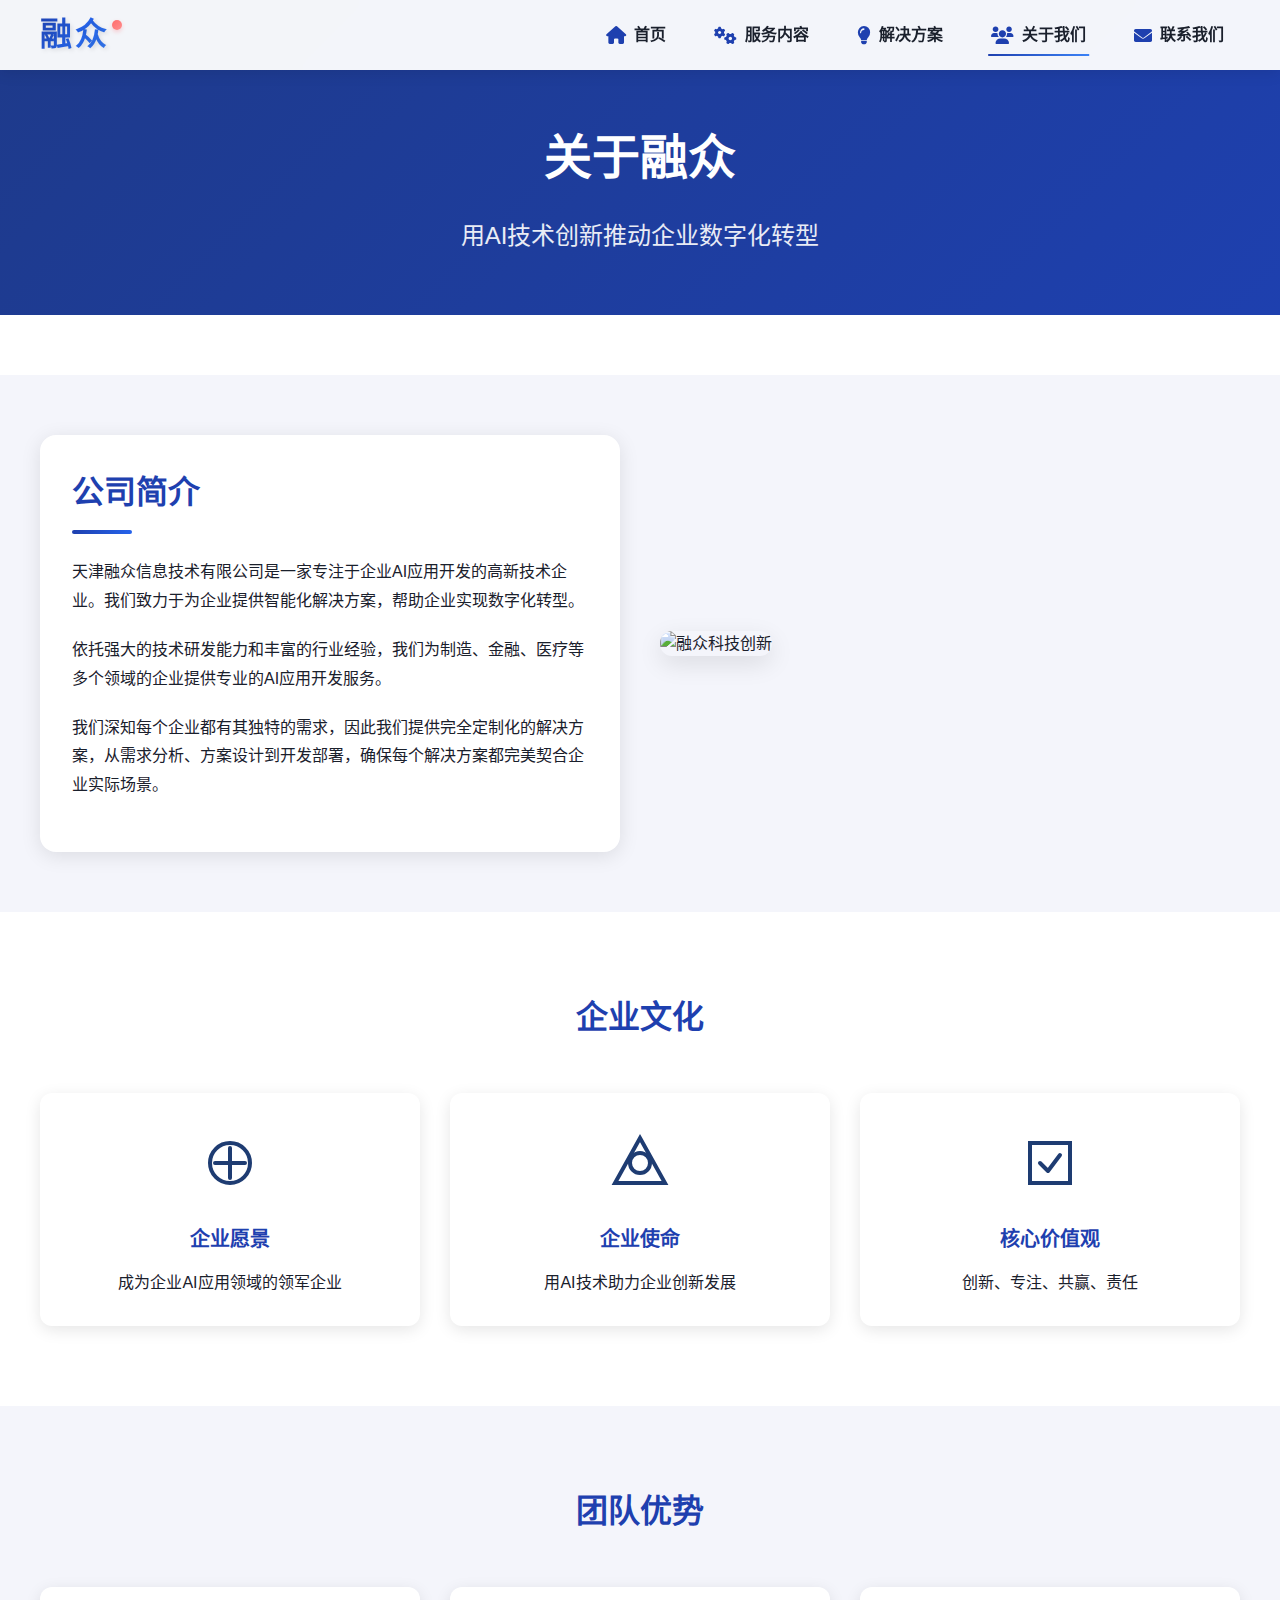
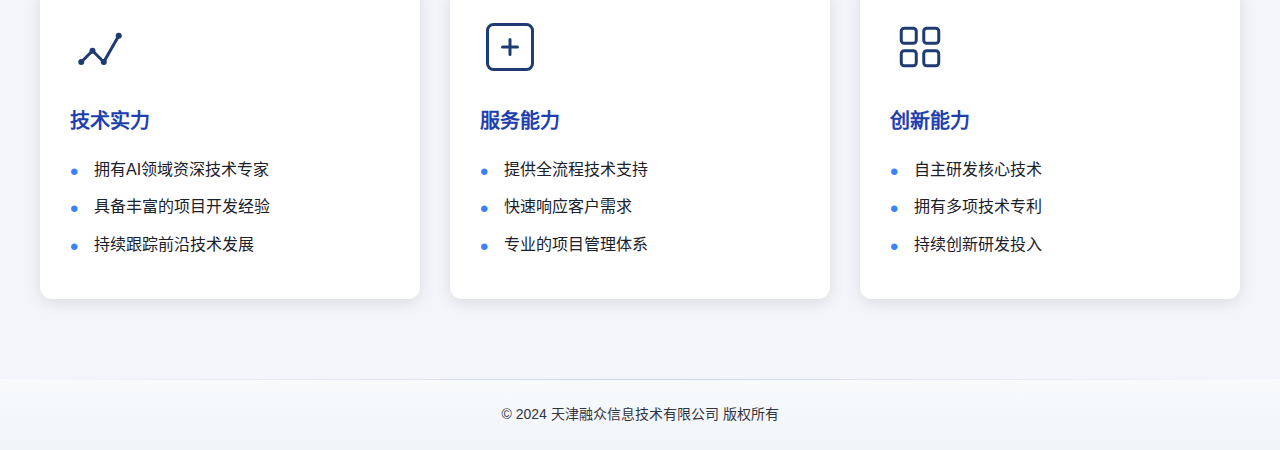
==== commit a3c96fc7: "Refactor JavaScript handling by removing inline menu toggle scripts from multiple HTML files and con" ====
--- a/about.html
+++ b/about.html
@@ -136,12 +136,7 @@
             <p>&copy; 2024 天津融众信息技术有限公司 版权所有</p>
         </div>
     </footer>
-
-    <script>
-        document.querySelector('.menu-toggle').addEventListener('click', function () {
-            document.querySelector('.nav-links').classList.toggle('active');
-        });
-    </script>
+    <script src="main.js"></script>
 </body>
 
 </html>--- a/styles.css
+++ b/styles.css
@@ -5,22 +5,24 @@
 }
 
 :root {
-    --primary-color: #1e3c72;
-    --secondary-color: #2a5298;
-    --accent-color: #4a90e2;
-    --text-color: #333;
-    --bg-color: #fff;
+    --primary-color: #1e40af;
+    --secondary-color: #2563eb;
+    --accent-color: #3b82f6;
+    --text-color: #1a202c;
+    --bg-color: #ffffff;
     --shadow-color: rgba(0, 0, 0, 0.1);
+    --gradient-start: #1e40af;
+    --gradient-end: #3b82f6;
 }
 
 @media (prefers-color-scheme: dark) {
     :root {
-        --primary-color: #4a90e2;
-        --secondary-color: #2a5298;
-        --accent-color: #1e3c72;
-        --text-color: #f5f5f5;
-        --bg-color: #1a1a1a;
-        --shadow-color: rgba(0, 0, 0, 0.3);
+        --primary-color: #1e40af;
+        --secondary-color: #2563eb;
+        --accent-color: #3b82f6;
+        --text-color: #1a202c;
+        --bg-color: #e2e8f0;
+        --shadow-color: rgba(0, 0, 0, 0.15);
     }
 }
 
@@ -39,8 +41,9 @@
 
 /* 导航栏样式 */
 nav {
-    background-color: var(--bg-color);
-    box-shadow: 0 2px 10px var(--shadow-color);
+    background-color: rgba(255, 255, 255, 0.95);
+    backdrop-filter: blur(10px);
+    box-shadow: 0 2px 15px var(--shadow-color);
     position: fixed;
     width: 100%;
     top: 0;
@@ -109,26 +112,32 @@
 .nav-links a {
     text-decoration: none;
     color: var(--text-color);
-    font-weight: 500;
+    font-weight: 600;
     font-size: 16px;
-    padding: 8px 12px;
+    padding: 8px 16px;
     border-radius: 4px;
     transition: all 0.3s ease;
     display: flex;
     align-items: center;
     gap: 8px;
-}
-
-.nav-links a:hover,
-.nav-links a:focus {
-    color: var(--primary-color);
-    background-color: color-mix(in srgb, var(--primary-color) 10%, transparent);
-    outline: none;
-}
-
-.nav-links a.active {
-    color: var(--primary-color);
-    background-color: color-mix(in srgb, var(--primary-color) 10%, transparent);
+    position: relative;
+}
+
+.nav-links a::after {
+    content: '';
+    position: absolute;
+    bottom: 0;
+    left: 50%;
+    width: 0;
+    height: 2px;
+    background: linear-gradient(90deg, var(--gradient-start), var(--gradient-end));
+    transition: all 0.3s ease;
+    transform: translateX(-50%);
+}
+
+.nav-links a:hover::after,
+.nav-links a.active::after {
+    width: 80%;
 }
 
 .nav-links a i {
@@ -169,7 +178,7 @@
 
 /* 解决方案头部样式 */
 .solution-header {
-    background: linear-gradient(135deg, var(--primary-color), var(--secondary-color));
+    background: linear-gradient(135deg, #1e3a8a, #1e40af);
     color: white;
     text-align: center;
     padding: 120px 0 60px;
@@ -326,20 +335,45 @@
     .nav-links {
         display: none;
         position: fixed;
-        inset: 70px 0 0 0;
-        background: var(--bg-color);
+        inset: 60px 0 0 0;
+        background: rgba(255, 255, 255, 0.95);
+        backdrop-filter: blur(10px);
+        -webkit-backdrop-filter: blur(10px);
         flex-direction: column;
         padding: 1rem;
         box-shadow: 0 2px 10px var(--shadow-color);
+        height: 100vh;
+        z-index: 1000;
     }
 
     .nav-links.active {
         display: flex;
+    }
+
+    .nav-links li {
+        width: 100%;
     }
 
     .nav-links a {
         width: 100%;
         justify-content: center;
+        padding: 1rem;
+        font-size: 18px;
+        border-radius: 8px;
+        margin: 0.25rem 0;
+        background-color: transparent;
+        transition: all 0.3s ease;
+    }
+
+    .nav-links a:hover,
+    .nav-links a:active,
+    .nav-links a.active {
+        background-color: rgba(30, 64, 175, 0.1);
+        color: var(--primary-color);
+    }
+
+    .nav-links a::after {
+        display: none;
     }
 
     .solution-item,
@@ -382,8 +416,8 @@
     position: relative;
     min-height: 100vh;
     padding: 120px 0 60px;
-    background: linear-gradient(135deg, var(--primary-color), var(--secondary-color));
-    color: #fff;
+    background: linear-gradient(135deg, rgba(30, 64, 175, 0.95), rgba(59, 130, 246, 0.95));
+    color: var(--text-color);
     display: flex;
     align-items: center;
     overflow: hidden;
@@ -392,10 +426,13 @@
 .hero::before {
     content: '';
     position: absolute;
-    inset: 0;
-    background: url('data:image/svg+xml,<svg xmlns="http://www.w3.org/2000/svg" viewBox="0 0 100 100"><rect fill="%23fff" fill-opacity="0.1" width="100" height="100"/></svg>') repeat;
-    opacity: 0.1;
+    top: 0;
+    left: 0;
+    right: 0;
+    bottom: 0;
+    background: url('data:image/svg+xml,<svg width="20" height="20" viewBox="0 0 20 20" xmlns="http://www.w3.org/2000/svg"><rect width="1" height="1" fill="rgba(255,255,255,0.05)"/></svg>') repeat;
     animation: backgroundMove 20s linear infinite;
+    opacity: 0.3;
 }
 
 @keyframes backgroundMove {
@@ -411,24 +448,27 @@
 .hero-content {
     position: relative;
     z-index: 1;
+    color: white;
+    text-align: center;
+    padding: 0 20px;
     max-width: 800px;
     margin: 0 auto;
-    text-align: center;
-    padding: 0 20px;
 }
 
 .hero h1 {
-    font-size: clamp(2.5rem, 5vw, 4rem);
+    font-size: clamp(2.5rem, 8vw, 4rem);
     font-weight: 800;
     margin-bottom: 1.5rem;
     line-height: 1.2;
+    text-shadow: 2px 2px 4px rgba(0, 0, 0, 0.2);
     animation: fadeInUp 1s ease;
 }
 
 .hero p {
-    font-size: clamp(1.1rem, 2vw, 1.5rem);
+    font-size: clamp(1.1rem, 3vw, 1.5rem);
     margin-bottom: 2.5rem;
     opacity: 0.9;
+    line-height: 1.6;
     animation: fadeInUp 1s ease 0.2s backwards;
 }
 
@@ -440,136 +480,284 @@
 }
 
 .cta-button {
+    padding: 1rem 2rem;
+    font-size: 1.1rem;
+    font-weight: 600;
+    border-radius: 50px;
+    text-decoration: none;
+    transition: all 0.3s ease;
     display: inline-flex;
     align-items: center;
     gap: 0.5rem;
-    padding: 1rem 2rem;
-    border-radius: 8px;
-    font-size: 1.1rem;
-    font-weight: 500;
-    text-decoration: none;
-    transition: transform 0.3s ease, box-shadow 0.3s ease;
 }
 
 .cta-button.primary {
-    background: #ff6b6b;
-    color: #fff;
-    box-shadow: 0 4px 15px rgba(255, 107, 107, 0.3);
+    background: white;
+    color: var(--primary-color);
+    box-shadow: 0 4px 15px rgba(0, 0, 0, 0.1);
 }
 
 .cta-button.secondary {
-    background: rgba(255, 255, 255, 0.1);
-    color: #fff;
-    backdrop-filter: blur(10px);
+    background: transparent;
+    color: white;
+    border: 2px solid rgba(255, 255, 255, 0.8);
 }
 
 .cta-button:hover {
     transform: translateY(-2px);
-    box-shadow: 0 8px 25px rgba(0, 0, 0, 0.2);
+    box-shadow: 0 6px 20px rgba(0, 0, 0, 0.15);
+}
+
+.cta-button.secondary:hover {
+    background: rgba(255, 255, 255, 0.1);
 }
 
 /* 特色内容区域 */
 .features {
     padding: 100px 0;
     background-color: var(--bg-color);
+    position: relative;
+}
+
+.features::before {
+    content: '';
+    position: absolute;
+    top: 0;
+    left: 0;
+    right: 0;
+    height: 100px;
+    background: linear-gradient(to bottom right, var(--gradient-start), var(--gradient-end));
+    clip-path: polygon(0 0, 100% 0, 100% 100%, 0 0);
+    opacity: 0.1;
 }
 
 .section-header {
     text-align: center;
     max-width: 800px;
-    margin: 0 auto 4rem;
+    margin: 0 auto 6rem;
     padding: 0 20px;
+    position: relative;
+    z-index: 1;
 }
 
 .section-header h2 {
     font-size: clamp(2rem, 3vw, 2.5rem);
     color: var(--primary-color);
     margin-bottom: 1rem;
+    position: relative;
+    display: inline-block;
+}
+
+.section-header h2::after {
+    content: '';
+    position: absolute;
+    bottom: -10px;
+    left: 50%;
+    transform: translateX(-50%);
+    width: 60px;
+    height: 3px;
+    background: linear-gradient(90deg, var(--primary-color), var(--secondary-color));
+    border-radius: 2px;
 }
 
 .section-header p {
     font-size: 1.2rem;
     color: var(--text-color);
     opacity: 0.8;
+    max-width: 600px;
+    margin: 1.5rem auto 0;
 }
 
 .features-grid {
     display: grid;
-    grid-template-columns: repeat(auto-fit, minmax(300px, 1fr));
-    gap: 2rem;
+    grid-template-columns: repeat(auto-fit, minmax(320px, 1fr));
+    gap: 2.5rem;
     padding: 0 20px;
+    position: relative;
+    z-index: 1;
 }
 
 .feature-card {
-    background: var(--bg-color);
-    padding: 2rem;
-    border-radius: 12px;
-    box-shadow: 0 4px 20px var(--shadow-color);
-    transition: transform 0.3s ease;
-}
-
-.feature-card:hover {
-    transform: translateY(-5px);
-}
-
-.feature-icon {
-    width: 60px;
-    height: 60px;
-    margin-bottom: 1.5rem;
-    padding: 1rem;
-    background: color-mix(in srgb, var(--primary-color) 10%, transparent);
-    border-radius: 12px;
-    display: flex;
-    align-items: center;
-    justify-content: center;
-}
-
-.feature-card h3 {
-    font-size: 1.5rem;
-    color: var(--primary-color);
-    margin-bottom: 1rem;
-}
-
-.feature-card p {
-    color: var(--text-color);
-    opacity: 0.8;
-    line-height: 1.6;
-}
-
-/* 客户案例展示 */
-.cases {
-    padding: 100px 0;
-    background: color-mix(in srgb, var(--primary-color) 5%, var(--bg-color));
-}
-
-.cases-grid {
-    display: grid;
-    grid-template-columns: repeat(auto-fit, minmax(350px, 1fr));
-    gap: 2rem;
-    padding: 0 20px;
-}
-
-.case-card {
-    background: var(--bg-color);
-    border-radius: 12px;
+    background: white;
+    border-radius: 20px;
+    padding: 2.5rem;
+    transition: all 0.3s ease;
+    position: relative;
     overflow: hidden;
-    box-shadow: 0 4px 20px var(--shadow-color);
-}
-
-.case-image {
-    position: relative;
-    padding-top: 56.25%;
-    overflow: hidden;
-}
-
-.case-image img {
+    border: 1px solid rgba(0, 0, 0, 0.05);
+}
+
+.feature-card::before {
+    content: '';
     position: absolute;
     top: 0;
     left: 0;
     width: 100%;
+    height: 4px;
+    background: linear-gradient(90deg, var(--primary-color), var(--secondary-color));
+    transform: scaleX(0);
+    transform-origin: left;
+    transition: transform 0.3s ease;
+}
+
+.feature-card:hover {
+    transform: translateY(-10px);
+    box-shadow: 0 20px 40px var(--shadow-color);
+}
+
+.feature-card:hover::before {
+    transform: scaleX(1);
+}
+
+.feature-icon {
+    width: 80px;
+    height: 80px;
+    background: linear-gradient(135deg, var(--gradient-start), var(--gradient-end));
+    border-radius: 20px;
+    display: flex;
+    align-items: center;
+    justify-content: center;
+    margin-bottom: 1.5rem;
+    transition: all 0.3s ease;
+}
+
+.feature-icon i {
+    font-size: 2rem;
+    color: white;
+}
+
+.feature-card:hover .feature-icon {
+    background: linear-gradient(135deg, rgba(74, 144, 226, 0.2), rgba(130, 196, 248, 0.2));
+}
+
+.feature-card:hover .feature-icon i {
+    transform: scale(1.1);
+}
+
+.feature-card h3 {
+    font-size: 1.5rem;
+    color: var(--primary-color);
+    margin-bottom: 1rem;
+    font-weight: 600;
+}
+
+.feature-card p {
+    color: var(--text-color);
+    opacity: 0.8;
+    line-height: 1.7;
+    margin-bottom: 1.5rem;
+}
+
+.feature-list {
+    list-style: none;
+    width: 100%;
+    margin-top: auto;
+}
+
+.feature-list li {
+    display: flex;
+    align-items: center;
+    margin-bottom: 0.8rem;
+    color: var(--text-color);
+    font-size: 0.95rem;
+}
+
+.feature-list li::before {
+    content: '✓';
+    color: var(--primary-color);
+    margin-right: 0.8rem;
+    font-weight: bold;
+}
+
+@media (max-width: 768px) {
+    .features {
+        padding: 60px 0;
+    }
+
+    .section-header {
+        margin-bottom: 3rem;
+    }
+
+    .features-grid {
+        grid-template-columns: 1fr;
+        gap: 2rem;
+    }
+
+    .feature-card {
+        padding: 2rem;
+    }
+}
+
+@media (max-width: 480px) {
+    .feature-card {
+        padding: 1.5rem;
+    }
+
+    .feature-icon {
+        width: 60px;
+        height: 60px;
+    }
+
+    .feature-icon i {
+        font-size: 1.5rem;
+    }
+}
+
+/* 客户案例优化 */
+.cases {
+    padding: 100px 0;
+    background: linear-gradient(to bottom, var(--bg-color) 0%, rgba(237, 242, 247, 0.5) 100%);
+}
+
+.cases-grid {
+    display: grid;
+    grid-template-columns: repeat(auto-fit, minmax(320px, 1fr));
+    gap: 2rem;
+    padding: 2rem 0;
+}
+
+.case-card {
+    background: white;
+    border-radius: 20px;
+    overflow: hidden;
+    box-shadow: 0 4px 20px var(--shadow-color);
+    transition: all 0.3s ease;
+    position: relative;
+}
+
+.case-card:hover {
+    transform: translateY(-10px);
+    box-shadow: 0 20px 40px var(--shadow-color);
+}
+
+.case-image {
+    position: relative;
+    height: 240px;
+    overflow: hidden;
+}
+
+.case-image::before {
+    content: '';
+    position: absolute;
+    top: 0;
+    left: 0;
+    right: 0;
+    bottom: 0;
+    background: linear-gradient(to bottom, transparent 0%, rgba(0, 0, 0, 0.4) 100%);
+    z-index: 1;
+    opacity: 0;
+    transition: opacity 0.3s ease;
+}
+
+.case-card:hover .case-image::before {
+    opacity: 1;
+}
+
+.case-image img {
+    width: 100%;
     height: 100%;
     object-fit: cover;
-    transition: transform 0.3s ease;
+    transition: transform 0.5s ease;
 }
 
 .case-card:hover .case-image img {
@@ -578,120 +766,315 @@
 
 .case-content {
     padding: 2rem;
+    position: relative;
+    z-index: 2;
 }
 
 .case-content h3 {
     font-size: 1.5rem;
-    color: var(--primary-color);
     margin-bottom: 1rem;
+    color: var(--text-color);
+    font-weight: 700;
 }
 
 .case-content p {
-    color: var(--text-color);
-    opacity: 0.8;
+    color: #4a5568;
     margin-bottom: 1.5rem;
+    line-height: 1.6;
 }
 
 .case-tags {
     display: flex;
-    gap: 0.5rem;
+    gap: 0.75rem;
     flex-wrap: wrap;
 }
 
 .case-tag {
+    background: linear-gradient(135deg, var(--gradient-start), var(--gradient-end));
+    color: white;
     padding: 0.5rem 1rem;
-    background: color-mix(in srgb, var(--primary-color) 10%, transparent);
-    color: var(--primary-color);
-    border-radius: 20px;
-    font-size: 0.9rem;
-}
-
-/* 联系部分 */
+    border-radius: 50px;
+    font-size: 0.875rem;
+    font-weight: 500;
+}
+
+/* 联系部分优化 */
 .contact-section {
     padding: 100px 0;
-    background: var(--bg-color);
-    text-align: center;
+    background: linear-gradient(135deg, var(--gradient-start), var(--gradient-end));
+    color: white;
+    position: relative;
+    overflow: hidden;
+}
+
+.contact-section::before {
+    content: '';
+    position: absolute;
+    top: 0;
+    left: 0;
+    right: 0;
+    bottom: 0;
+    background: url('data:image/svg+xml,<svg width="20" height="20" viewBox="0 0 20 20" xmlns="http://www.w3.org/2000/svg"><rect width="1" height="1" fill="rgba(255,255,255,0.05)"/></svg>') repeat;
+    opacity: 0.1;
 }
 
 .contact-cards {
     display: grid;
-    grid-template-columns: repeat(auto-fit, minmax(250px, 1fr));
+    grid-template-columns: repeat(auto-fit, minmax(280px, 1fr));
     gap: 2rem;
-    padding: 0 20px;
     margin-top: 3rem;
 }
 
 .contact-card {
-    padding: 2rem;
-    background: var(--bg-color);
-    border-radius: 12px;
-    box-shadow: 0 4px 20px var(--shadow-color);
-    transition: transform 0.3s ease;
+    background: rgba(255, 255, 255, 0.1);
+    backdrop-filter: blur(10px);
+    border-radius: 20px;
+    padding: 2.5rem;
+    text-align: center;
+    transition: all 0.3s ease;
+    border: 1px solid rgba(255, 255, 255, 0.2);
 }
 
 .contact-card:hover {
     transform: translateY(-5px);
+    background: rgba(255, 255, 255, 0.15);
+    border-color: rgba(255, 255, 255, 0.3);
 }
 
 .contact-icon {
+    width: 80px;
+    height: 80px;
+    background: rgba(255, 255, 255, 0.15);
+    border-radius: 50%;
+    display: flex;
+    align-items: center;
+    justify-content: center;
+    margin: 0 auto 1.5rem;
+    transition: all 0.3s ease;
+}
+
+.contact-icon i {
     font-size: 2rem;
-    color: var(--primary-color);
+    color: white;
+    transition: all 0.3s ease;
+}
+
+.contact-card:hover .contact-icon {
+    background: rgba(255, 255, 255, 0.25);
+    transform: scale(1.1);
+}
+
+.contact-card:hover .contact-icon i {
+    transform: scale(1.1);
+}
+
+.contact-card h3 {
+    font-size: 1.25rem;
     margin-bottom: 1rem;
-}
-
-.contact-card h3 {
-    font-size: 1.3rem;
-    color: var(--primary-color);
-    margin-bottom: 1rem;
+    font-weight: 600;
 }
 
 .contact-card p {
-    color: var(--text-color);
-    opacity: 0.8;
+    font-size: 1.1rem;
+    opacity: 0.9;
+}
+
+@media (max-width: 768px) {
+    .contact-cards {
+        grid-template-columns: 1fr;
+        gap: 1.5rem;
+        padding: 0 1rem;
+    }
+
+    .contact-card {
+        padding: 2rem;
+    }
+
+    .contact-icon {
+        width: 70px;
+        height: 70px;
+    }
+
+    .contact-icon i {
+        font-size: 1.75rem;
+    }
+}
+
+@media (max-width: 480px) {
+    .contact-card {
+        padding: 1.75rem;
+    }
+
+    .contact-icon {
+        width: 60px;
+        height: 60px;
+    }
+
+    .contact-icon i {
+        font-size: 1.5rem;
+    }
 }
 
 /* 页脚样式 */
 footer {
-    background: var(--primary-color);
-    color: #fff;
-    padding: 4rem 0 2rem;
+    background: linear-gradient(to bottom, #f8fafc, #f1f5f9);
+    color: var(--text-color);
+    padding: 5rem 0 2rem;
+    position: relative;
+    overflow: hidden;
+}
+
+footer::before {
+    content: '';
+    position: absolute;
+    top: 0;
+    left: 0;
+    right: 0;
+    height: 1px;
+    background: linear-gradient(90deg, transparent, var(--primary-color), transparent);
+    opacity: 0.2;
 }
 
 .footer-content {
     display: grid;
-    grid-template-columns: repeat(auto-fit, minmax(200px, 1fr));
-    gap: 3rem;
+    grid-template-columns: 1.5fr repeat(3, 1fr);
+    gap: 4rem;
     padding: 0 20px;
-    margin-bottom: 3rem;
+    margin-bottom: 4rem;
 }
 
 .footer-column h4 {
-    font-size: 1.2rem;
+    color: var(--primary-color);
+    font-size: 1.25rem;
     margin-bottom: 1.5rem;
+    font-weight: 600;
+    position: relative;
+    padding-bottom: 0.75rem;
+}
+
+.footer-column h4::after {
+    content: '';
+    position: absolute;
+    left: 0;
+    bottom: 0;
+    width: 30px;
+    height: 2px;
+    background: linear-gradient(90deg, var(--primary-color), var(--secondary-color));
+    border-radius: 2px;
 }
 
 .footer-links {
     list-style: none;
+    display: flex;
+    flex-direction: column;
+    gap: 0.75rem;
 }
 
 .footer-links li {
-    margin-bottom: 0.8rem;
+    transition: transform 0.3s ease;
+}
+
+.footer-links li:hover {
+    transform: translateX(5px);
 }
 
 .footer-links a {
-    color: rgba(255, 255, 255, 0.8);
+    color: var(--text-color);
     text-decoration: none;
-    transition: color 0.3s ease;
+    transition: all 0.3s ease;
+    opacity: 0.8;
+    display: flex;
+    align-items: center;
+    gap: 0.5rem;
 }
 
 .footer-links a:hover {
-    color: #fff;
+    color: var(--primary-color);
+    opacity: 1;
+}
+
+.footer-links a::before {
+    content: '›';
+    color: var(--primary-color);
+    font-size: 1.2rem;
+    opacity: 0;
+    transition: all 0.3s ease;
+}
+
+.footer-links a:hover::before {
+    opacity: 1;
 }
 
 .footer-bottom {
     text-align: center;
     padding-top: 2rem;
-    border-top: 1px solid rgba(255, 255, 255, 0.1);
+    border-top: 1px solid rgba(0, 0, 0, 0.1);
+    margin-top: 2rem;
+}
+
+.footer-bottom p {
+    color: var(--text-color);
+    opacity: 0.8;
+    font-size: 0.9rem;
+}
+
+@media (max-width: 1024px) {
+    .footer-content {
+        grid-template-columns: repeat(2, 1fr);
+        gap: 3rem;
+    }
+}
+
+@media (max-width: 768px) {
+    footer {
+        padding: 3rem 0 1.5rem;
+    }
+
+    .footer-content {
+        grid-template-columns: 1fr;
+        gap: 2rem;
+        text-align: center;
+    }
+
+    .footer-column h4::after {
+        left: 50%;
+        transform: translateX(-50%);
+    }
+
+    .footer-links {
+        align-items: center;
+    }
+
+    .footer-links li:hover {
+        transform: translateY(-2px);
+    }
+
+    .footer-links a::before {
+        display: none;
+    }
+}
+
+@media (max-width: 480px) {
+    footer {
+        padding: 2rem 0 1rem;
+    }
+
+    .footer-content {
+        gap: 1.5rem;
+    }
+
+    .footer-column h4 {
+        font-size: 1.1rem;
+        margin-bottom: 1rem;
+    }
+
+    .footer-links {
+        gap: 0.5rem;
+    }
+
+    .footer-bottom p {
+        font-size: 0.8rem;
+    }
 }
 
 /* 动画 */
@@ -754,7 +1137,7 @@
 .contact-header {
     padding: 120px 0 60px;
     text-align: center;
-    background: linear-gradient(135deg, var(--primary-color), var(--secondary-color));
+    background: linear-gradient(135deg, #1e3a8a, #1e40af);
     color: white;
 }
 
@@ -843,8 +1226,8 @@
 
 /* 页脚样式 */
 footer {
-    background-color: var(--primary-color);
-    color: white;
+    background-color: #cbd5e0;
+    color: var(--text-color);
     padding: 1.5rem 0;
     text-align: center;
     margin-top: auto;
@@ -857,7 +1240,7 @@
 
 /* 关于我们头部样式 */
 .about-header {
-    background: linear-gradient(135deg, var(--primary-color), var(--secondary-color));
+    background: linear-gradient(135deg, #1e3a8a, #1e40af);
     color: white;
     padding: 120px 0 60px;
     text-align: center;
@@ -1068,7 +1451,7 @@
 
 /* 服务页面样式 */
 .service-header {
-    background: linear-gradient(135deg, var(--primary-color), var(--secondary-color));
+    background: linear-gradient(135deg, #1e3a8a, #1e40af);
     color: white;
     text-align: center;
     padding: 120px 0 60px;
@@ -1135,7 +1518,7 @@
     left: 0;
     width: 100%;
     height: 4px;
-    background: linear-gradient(90deg, var(--primary-color), var(--secondary-color));
+    background: linear-gradient(90deg, #4a90e2, #64b5f6);
     transform: scaleX(0);
     transform-origin: left;
     transition: transform 0.3s ease;
@@ -1516,8 +1899,8 @@
 /* 联系部分样式 */
 .contact-section {
     padding: 80px 0;
-    background: linear-gradient(135deg, var(--primary-color), var(--secondary-color));
-    color: white;
+    background: linear-gradient(135deg, #dce6f3, #e8eef5);
+    color: var(--text-color);
     text-align: center;
 }
 
@@ -1607,4 +1990,85 @@
         height: 40px;
         font-size: 14px;
     }
+}
+
+.contact-icon {
+    width: 80px;
+    height: 80px;
+    background: rgba(255, 255, 255, 0.15);
+    border-radius: 50%;
+    display: flex;
+    align-items: center;
+    justify-content: center;
+    margin: 0 auto 1.5rem;
+    transition: all 0.3s ease;
+    position: relative;
+    z-index: 1;
+}
+
+.contact-icon::before {
+    content: '';
+    position: absolute;
+    inset: 0;
+    border-radius: 50%;
+    background: rgba(255, 255, 255, 0.15);
+    z-index: -1;
+}
+
+.contact-icon i {
+    font-size: 2rem;
+    color: white;
+    transition: all 0.3s ease;
+    z-index: 2;
+}
+
+.contact-card:hover .contact-icon {
+    background: rgba(255, 255, 255, 0.25);
+    transform: scale(1.1);
+}
+
+.contact-card:hover .contact-icon::before {
+    background: rgba(255, 255, 255, 0.25);
+}
+
+/* 添加向下滚动图标样式 */
+.scroll-down {
+    position: absolute;
+    bottom: 20px;
+    left: 50%;
+    transform: translateX(-50%);
+    color: white;
+    font-size: 2rem;
+    animation: bounce 2s infinite;
+    cursor: pointer;
+    z-index: 1;
+}
+
+.scroll-down:hover {
+    color: var(--secondary-color);
+}
+
+/* 弹跳动画 */
+@keyframes bounce {
+
+    0%,
+    20%,
+    50%,
+    80%,
+    100% {
+        transform: translateX(-50%) translateY(0);
+    }
+
+    40% {
+        transform: translateX(-50%) translateY(-10px);
+    }
+
+    60% {
+        transform: translateX(-50%) translateY(-5px);
+    }
+}
+
+/* 启用平滑滚动 */
+html {
+    scroll-behavior: smooth;
 }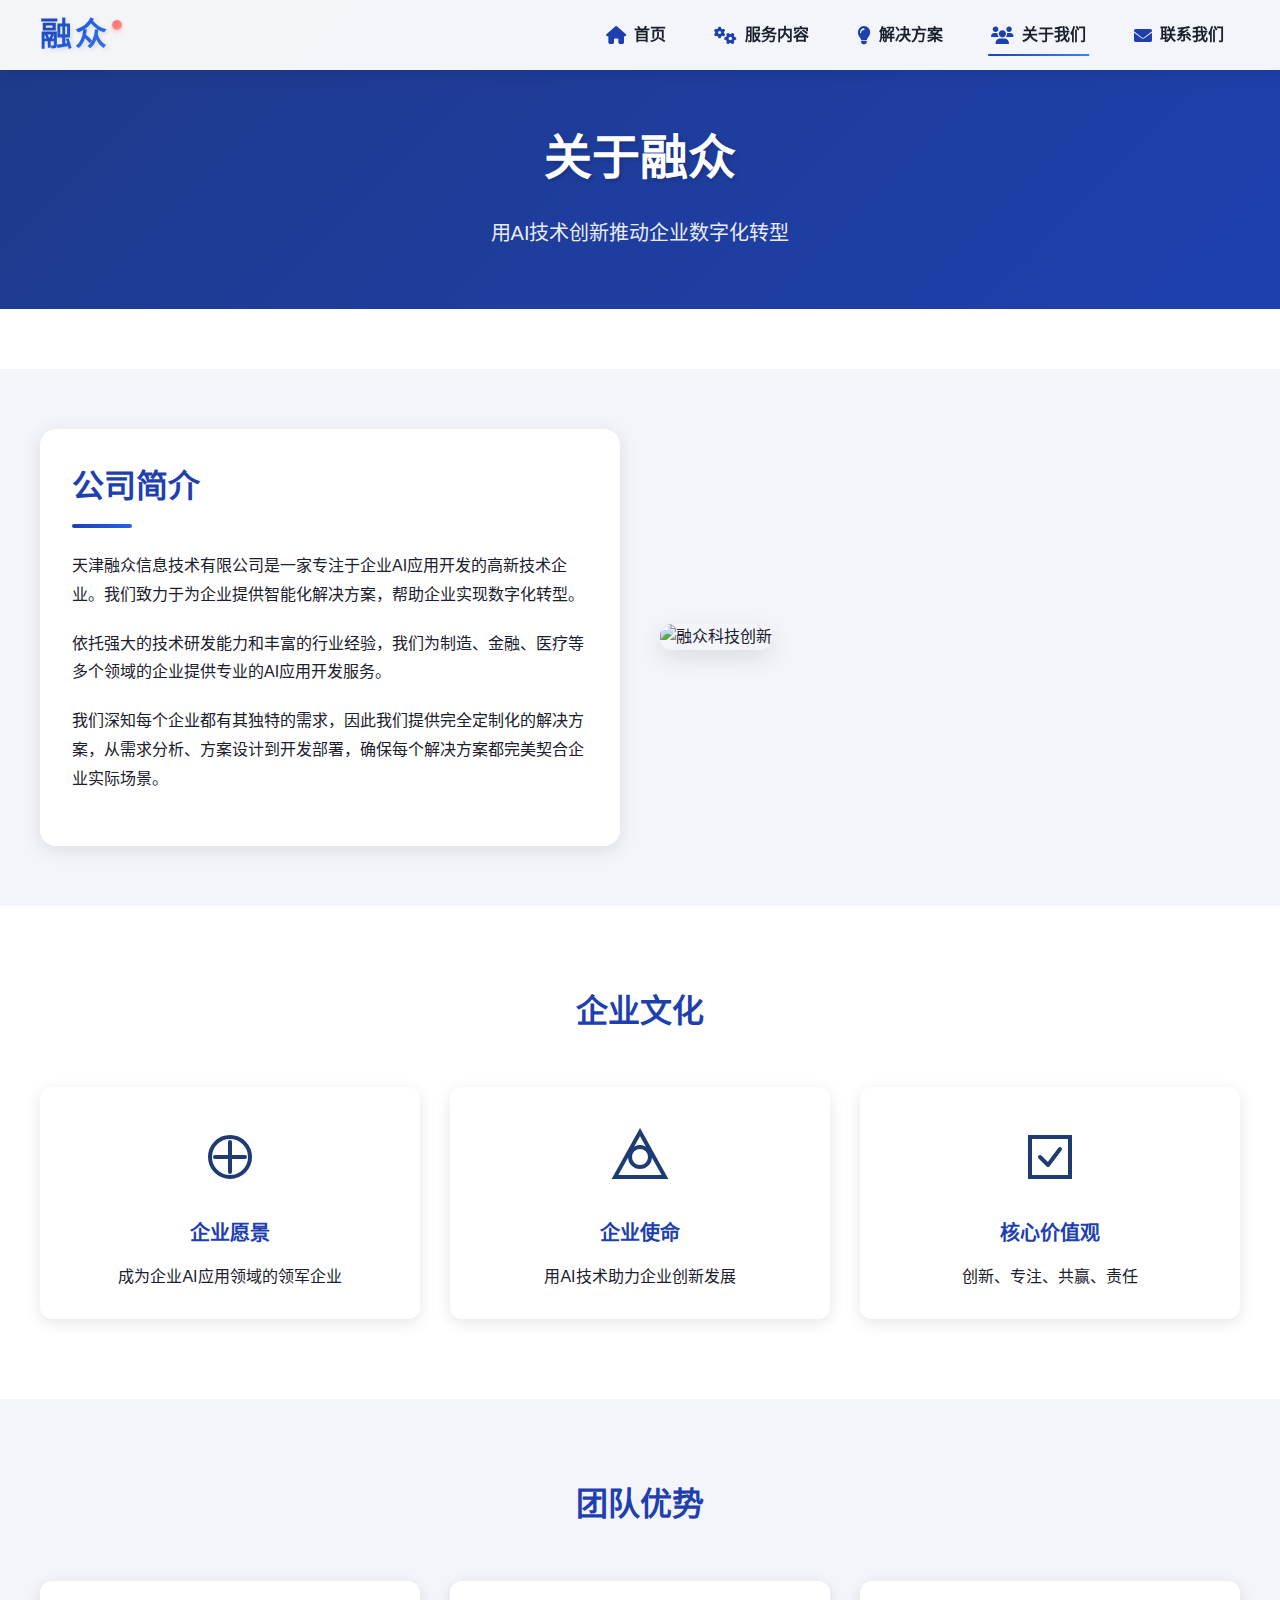
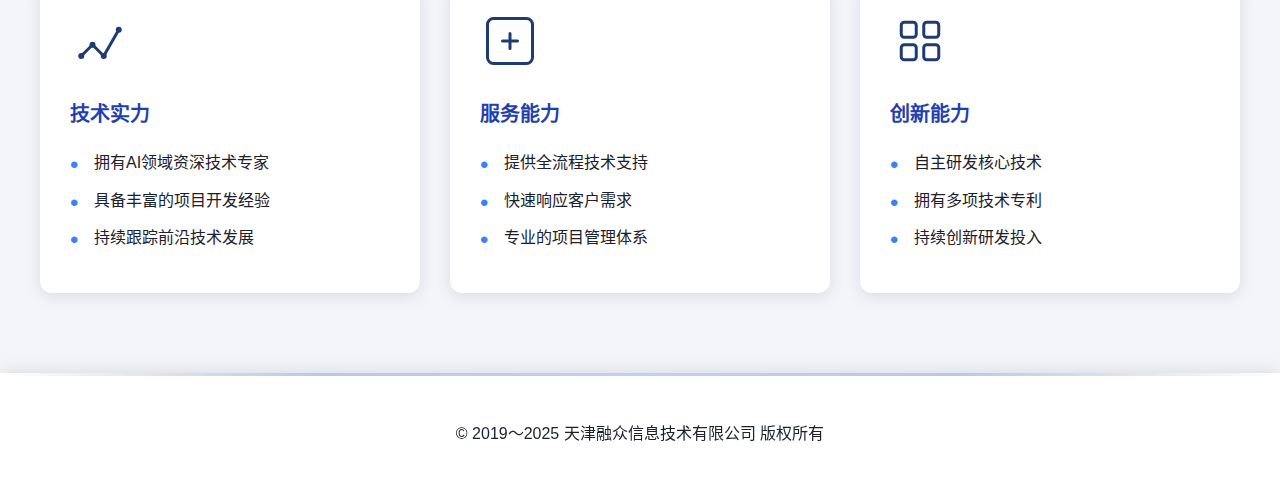
==== commit aba2c217: "更新公司版权年份为2019～2025，并移除无用的客户案例和联系部分" ====
--- a/about.html
+++ b/about.html
@@ -131,9 +131,14 @@
         </div>
     </section>
 
+    <!-- 回到顶端按钮 -->
+    <div class="back-to-top">
+        <i class="fas fa-arrow-up"></i>
+    </div>
+
     <footer>
         <div class="container">
-            <p>&copy; 2024 天津融众信息技术有限公司 版权所有</p>
+            <p>&copy; 2019～2025 天津融众信息技术有限公司 版权所有</p>
         </div>
     </footer>
     <script src="main.js"></script>
--- a/styles.css
+++ b/styles.css
@@ -10,19 +10,259 @@
     --accent-color: #3b82f6;
     --text-color: #1a202c;
     --bg-color: #ffffff;
+    --card-bg-color: #ffffff;
+    --nav-bg-color: rgba(255, 255, 255, 0.95);
     --shadow-color: rgba(0, 0, 0, 0.1);
     --gradient-start: #1e40af;
     --gradient-end: #3b82f6;
+    --border-color: #e2e8f0;
+    --hero-overlay: rgba(30, 64, 175, 0.95);
+    --footer-bg: #f8fafc;
+    --card-hover-shadow: rgba(0, 0, 0, 0.15);
+    --contact-section-bg: #1e293b;
+    --contact-card-bg: rgba(30, 41, 59, 0.8);
+    --contact-text-color: #e2e8f0;
 }
 
 @media (prefers-color-scheme: dark) {
     :root {
-        --primary-color: #1e40af;
-        --secondary-color: #2563eb;
-        --accent-color: #3b82f6;
-        --text-color: #1a202c;
-        --bg-color: #e2e8f0;
-        --shadow-color: rgba(0, 0, 0, 0.15);
+        --primary-color: #60a5fa;
+        --secondary-color: #3b82f6;
+        --accent-color: #2563eb;
+        --text-color: #e2e8f0;
+        --bg-color: #0f172a;
+        --card-bg-color: #1e293b;
+        --nav-bg-color: rgba(15, 23, 42, 0.95);
+        --shadow-color: rgba(0, 0, 0, 0.3);
+        --gradient-start: #60a5fa;
+        --gradient-end: #3b82f6;
+        --border-color: #334155;
+        --hero-overlay: rgba(15, 23, 42, 0.95);
+        --footer-bg: #1e293b;
+        --card-hover-shadow: rgba(0, 0, 0, 0.4);
+        --contact-section-bg: #1e293b;
+        --contact-card-bg: rgba(30, 41, 59, 0.8);
+        --contact-text-color: #e2e8f0;
+        --footer-text: #e2e8f0;
+        --footer-link: #94a3b8;
+        --footer-link-hover: #60a5fa;
+        --footer-border: #334155;
+        --case-card-bg: #1e293b;
+        --case-text: #e2e8f0;
+        --case-tag-bg: rgba(96, 165, 250, 0.2);
+    }
+
+    body {
+        background-color: var(--bg-color);
+        color: var(--text-color);
+    }
+
+    nav {
+        background-color: var(--nav-bg-color);
+        box-shadow: 0 2px 15px var(--shadow-color);
+    }
+
+    .nav-links {
+        background-color: var(--nav-bg-color);
+    }
+
+    .nav-links a {
+        color: var(--text-color);
+    }
+
+    .nav-links a:hover,
+    .nav-links a:active,
+    .nav-links a.active {
+        background-color: rgba(96, 165, 250, 0.1);
+        color: var(--primary-color);
+    }
+
+    .feature-card,
+    .case-card,
+    .contact-card,
+    .service-card {
+        background-color: var(--card-bg-color);
+        border-color: var(--border-color);
+    }
+
+    .feature-card:hover,
+    .case-card:hover,
+    .contact-card:hover,
+    .service-card:hover {
+        box-shadow: 0 8px 30px var(--card-hover-shadow);
+    }
+
+    .case-card {
+        background: var(--case-card-bg);
+    }
+
+    .case-content h3 {
+        color: var(--case-text);
+    }
+
+    .case-content p {
+        color: var(--case-text);
+        opacity: 0.85;
+    }
+
+    .case-tag {
+        background: var(--case-tag-bg);
+        color: var(--case-text);
+    }
+
+    .contact-section {
+        background: var(--contact-section-bg);
+    }
+
+    .contact-card {
+        background: var(--contact-card-bg);
+        border-color: var(--border-color);
+    }
+
+    .contact-card:hover {
+        background: rgba(30, 41, 59, 0.9);
+        border-color: var(--primary-color);
+    }
+
+    .contact-icon {
+        background: rgba(96, 165, 250, 0.1);
+    }
+
+    .contact-icon i {
+        color: var(--primary-color);
+    }
+
+    footer {
+        background: var(--footer-bg);
+        color: var(--footer-text);
+    }
+
+    footer::before {
+        opacity: 0.1;
+    }
+
+    .footer-content {
+        border-bottom-color: var(--footer-border);
+    }
+
+    .footer-column h4 {
+        color: var(--footer-text);
+    }
+
+    .footer-links a {
+        color: var(--footer-link);
+    }
+
+    .footer-links a:hover {
+        color: var(--footer-link-hover);
+    }
+
+    .footer-bottom {
+        border-top-color: var(--footer-border);
+    }
+
+    .footer-bottom p {
+        color: var(--footer-text);
+    }
+
+    .cta-button.primary {
+        background: var(--card-bg-color);
+        color: var(--primary-color);
+    }
+
+    .cta-button.secondary {
+        border-color: var(--border-color);
+        color: var(--text-color);
+    }
+
+    img {
+        filter: brightness(0.9);
+    }
+
+    ::-webkit-scrollbar-track {
+        background: var(--bg-color);
+    }
+
+    ::-webkit-scrollbar-thumb {
+        background: var(--border-color);
+        border: 3px solid var(--bg-color);
+    }
+
+    ::-webkit-scrollbar-thumb:hover {
+        background: var(--primary-color);
+    }
+
+    ::selection {
+        background: var(--primary-color);
+        color: var(--bg-color);
+    }
+
+    .feature-icon {
+        background: linear-gradient(135deg, var(--gradient-start), var(--gradient-end));
+    }
+
+    .hero::before {
+        background-color: var(--hero-overlay);
+    }
+
+    @media (max-width: 768px) {
+        .nav-links {
+            background-color: var(--nav-bg-color);
+            backdrop-filter: blur(10px);
+            -webkit-backdrop-filter: blur(10px);
+        }
+
+        .nav-links a:hover,
+        .nav-links a:active,
+        .nav-links a.active {
+            background-color: rgba(96, 165, 250, 0.15);
+        }
+    }
+
+    .service-item {
+        background: var(--card-bg-color);
+    }
+
+    .service-item h3 {
+        color: var(--primary-color);
+    }
+
+    .service-item p,
+    .service-item li {
+        color: var(--text-color);
+    }
+
+    .team-advantage {
+        background: var(--card-bg-color);
+    }
+
+    .team-advantage h3 {
+        color: var(--primary-color);
+    }
+
+    .team-advantage li {
+        color: var(--text-color);
+    }
+
+    .culture-item {
+        background: var(--card-bg-color);
+    }
+
+    .culture-item h3 {
+        color: var(--primary-color);
+    }
+
+    .culture-item p {
+        color: var(--text-color);
+    }
+
+    .back-to-top {
+        background: var(--primary-color);
+        color: var(--bg-color);
+    }
+
+    .back-to-top:hover {
+        background: var(--secondary-color);
     }
 }
 
@@ -41,8 +281,9 @@
 
 /* 导航栏样式 */
 nav {
-    background-color: rgba(255, 255, 255, 0.95);
+    background-color: var(--nav-bg-color);
     backdrop-filter: blur(10px);
+    -webkit-backdrop-filter: blur(10px);
     box-shadow: 0 2px 15px var(--shadow-color);
     position: fixed;
     width: 100%;
@@ -86,6 +327,7 @@
     margin-top: -20px;
     box-shadow: 0 2px 4px rgba(255, 107, 107, 0.3);
     animation: pulse 2s infinite;
+    will-change: transform;
 }
 
 @keyframes pulse {
@@ -208,11 +450,12 @@
     gap: 3rem;
     margin-bottom: 6rem;
     align-items: center;
-    background: color-mix(in srgb, var(--bg-color) 97%, var(--primary-color));
+    background: var(--card-bg-color);
     border-radius: 16px;
     padding: 2rem;
     box-shadow: 0 4px 20px var(--shadow-color);
     transition: transform 0.3s ease, box-shadow 0.3s ease;
+    will-change: transform;
 }
 
 .solution-item:hover {
@@ -400,8 +643,10 @@
 /* 可访问性增强 */
 @media (prefers-reduced-motion: reduce) {
     * {
-        animation: none !important;
-        transition: none !important;
+        animation-duration: 0.01ms !important;
+        animation-iteration-count: 1 !important;
+        transition-duration: 0.01ms !important;
+        scroll-behavior: auto !important;
     }
 }
 
@@ -578,13 +823,14 @@
 }
 
 .feature-card {
-    background: white;
+    background: var(--card-bg-color);
     border-radius: 20px;
     padding: 2.5rem;
-    transition: all 0.3s ease;
+    transition: transform 0.3s ease, box-shadow 0.3s ease;
     position: relative;
     overflow: hidden;
-    border: 1px solid rgba(0, 0, 0, 0.05);
+    border: 1px solid var(--border-color);
+    will-change: transform;
 }
 
 .feature-card::before {
@@ -601,8 +847,8 @@
 }
 
 .feature-card:hover {
-    transform: translateY(-10px);
-    box-shadow: 0 20px 40px var(--shadow-color);
+    transform: translateY(-5px);
+    box-shadow: 0 8px 30px var(--shadow-color);
 }
 
 .feature-card:hover::before {
@@ -826,57 +1072,56 @@
 }
 
 .contact-card {
-    background: rgba(255, 255, 255, 0.1);
+    position: relative;
+    background: var(--contact-card-bg);
     backdrop-filter: blur(10px);
+    -webkit-backdrop-filter: blur(10px);
     border-radius: 20px;
     padding: 2.5rem;
     text-align: center;
     transition: all 0.3s ease;
-    border: 1px solid rgba(255, 255, 255, 0.2);
+    border: 1px solid var(--border-color);
+    overflow: hidden;
 }
 
 .contact-card:hover {
     transform: translateY(-5px);
-    background: rgba(255, 255, 255, 0.15);
-    border-color: rgba(255, 255, 255, 0.3);
+    background: rgba(30, 41, 59, 0.9);
+    border-color: var(--primary-color);
 }
 
 .contact-icon {
     width: 80px;
     height: 80px;
-    background: rgba(255, 255, 255, 0.15);
+    background: rgba(96, 165, 250, 0.1);
     border-radius: 50%;
     display: flex;
     align-items: center;
     justify-content: center;
     margin: 0 auto 1.5rem;
     transition: all 0.3s ease;
+    position: relative;
+    z-index: 1;
 }
 
 .contact-icon i {
     font-size: 2rem;
-    color: white;
-    transition: all 0.3s ease;
-}
-
-.contact-card:hover .contact-icon {
-    background: rgba(255, 255, 255, 0.25);
-    transform: scale(1.1);
-}
-
-.contact-card:hover .contact-icon i {
-    transform: scale(1.1);
+    transition: all 0.3s ease;
+    z-index: 2;
 }
 
 .contact-card h3 {
     font-size: 1.25rem;
     margin-bottom: 1rem;
     font-weight: 600;
+    position: relative;
+    z-index: 1;
 }
 
 .contact-card p {
     font-size: 1.1rem;
-    opacity: 0.9;
+    position: relative;
+    z-index: 1;
 }
 
 @media (max-width: 768px) {
@@ -917,34 +1162,46 @@
 
 /* 页脚样式 */
 footer {
-    background: linear-gradient(to bottom, #f8fafc, #f1f5f9);
-    color: var(--text-color);
-    padding: 5rem 0 2rem;
+    background: var(--nav-bg-color);
+    backdrop-filter: blur(10px);
+    -webkit-backdrop-filter: blur(10px);
+    box-shadow: 0 -2px 15px var(--shadow-color);
+    color: var(--footer-text);
+    padding: 3rem 0;
     position: relative;
     overflow: hidden;
-}
-
+    text-align: center;
+}
+
+/* 页脚顶部装饰线 */
 footer::before {
     content: '';
     position: absolute;
     top: 0;
     left: 0;
     right: 0;
-    height: 1px;
-    background: linear-gradient(90deg, transparent, var(--primary-color), transparent);
-    opacity: 0.2;
-}
-
+    height: 3px;
+    background: linear-gradient(90deg,
+            transparent,
+            var(--primary-color),
+            var(--secondary-color),
+            var(--primary-color),
+            transparent);
+    opacity: 0.3;
+}
+
+/* 页脚内容网格布局 */
 .footer-content {
     display: grid;
-    grid-template-columns: 1.5fr repeat(3, 1fr);
-    gap: 4rem;
+    grid-template-columns: 2fr repeat(3, 1fr);
+    gap: 3rem;
     padding: 0 20px;
-    margin-bottom: 4rem;
-}
-
+    margin-bottom: 3rem;
+}
+
+/* 页脚列标题 */
 .footer-column h4 {
-    color: var(--primary-color);
+    color: var(--footer-text);
     font-size: 1.25rem;
     margin-bottom: 1.5rem;
     font-weight: 600;
@@ -952,17 +1209,19 @@
     padding-bottom: 0.75rem;
 }
 
+/* 页脚列标题装饰线 */
 .footer-column h4::after {
     content: '';
     position: absolute;
     left: 0;
     bottom: 0;
-    width: 30px;
+    width: 40px;
     height: 2px;
     background: linear-gradient(90deg, var(--primary-color), var(--secondary-color));
     border-radius: 2px;
 }
 
+/* 页脚链接列表 */
 .footer-links {
     list-style: none;
     display: flex;
@@ -970,6 +1229,7 @@
     gap: 0.75rem;
 }
 
+/* 页脚链接项 */
 .footer-links li {
     transition: transform 0.3s ease;
 }
@@ -978,50 +1238,109 @@
     transform: translateX(5px);
 }
 
+/* 页脚链接样式 */
 .footer-links a {
-    color: var(--text-color);
+    color: var(--footer-link);
     text-decoration: none;
     transition: all 0.3s ease;
     opacity: 0.8;
     display: flex;
     align-items: center;
     gap: 0.5rem;
+    font-size: 0.95rem;
 }
 
 .footer-links a:hover {
-    color: var(--primary-color);
+    color: var(--footer-link-hover);
     opacity: 1;
 }
 
-.footer-links a::before {
-    content: '›';
-    color: var(--primary-color);
-    font-size: 1.2rem;
-    opacity: 0;
-    transition: all 0.3s ease;
-}
-
-.footer-links a:hover::before {
-    opacity: 1;
-}
-
+/* 页脚链接图标 */
+.footer-links a i {
+    font-size: 1rem;
+    color: var(--primary-color);
+    transition: transform 0.3s ease;
+}
+
+.footer-links a:hover i {
+    transform: translateX(3px);
+}
+
+/* 页脚底部版权信息 */
 .footer-bottom {
     text-align: center;
     padding-top: 2rem;
-    border-top: 1px solid rgba(0, 0, 0, 0.1);
     margin-top: 2rem;
-}
-
+    border-top: 1px solid var(--border-color);
+    position: relative;
+    background: var(--nav-bg-color);
+    backdrop-filter: blur(10px);
+    -webkit-backdrop-filter: blur(10px);
+}
+
+/* 页脚底部文本 */
 .footer-bottom p {
-    color: var(--text-color);
+    color: var(--footer-text);
     opacity: 0.8;
     font-size: 0.9rem;
 }
 
+/* 页脚公司简介 */
+.footer-about {
+    margin-right: 2rem;
+}
+
+.footer-about p {
+    color: var(--footer-text);
+    opacity: 0.8;
+    line-height: 1.6;
+    margin-bottom: 1.5rem;
+    font-size: 0.95rem;
+}
+
+/* 页脚社交媒体图标 */
+.footer-social {
+    display: flex;
+    gap: 1rem;
+    margin-top: 1.5rem;
+}
+
+.footer-social a {
+    width: 36px;
+    height: 36px;
+    border-radius: 50%;
+    background: rgba(96, 165, 250, 0.1);
+    display: flex;
+    align-items: center;
+    justify-content: center;
+    transition: all 0.3s ease;
+}
+
+.footer-social a:hover {
+    background: var(--primary-color);
+    transform: translateY(-3px);
+}
+
+.footer-social a i {
+    color: var(--primary-color);
+    font-size: 1rem;
+    transition: all 0.3s ease;
+}
+
+.footer-social a:hover i {
+    color: white;
+}
+
+/* 响应式布局 */
 @media (max-width: 1024px) {
     .footer-content {
         grid-template-columns: repeat(2, 1fr);
-        gap: 3rem;
+        gap: 2rem;
+    }
+
+    .footer-about {
+        grid-column: 1 / -1;
+        margin-right: 0;
     }
 }
 
@@ -1045,12 +1364,12 @@
         align-items: center;
     }
 
+    .footer-social {
+        justify-content: center;
+    }
+
     .footer-links li:hover {
         transform: translateY(-2px);
-    }
-
-    .footer-links a::before {
-        display: none;
     }
 }
 
@@ -1135,107 +1454,185 @@
 
 /* 联系页面样式 */
 .contact-header {
+    background: linear-gradient(135deg, #1e3a8a, #1e40af);
+    color: white;
     padding: 120px 0 60px;
     text-align: center;
-    background: linear-gradient(135deg, #1e3a8a, #1e40af);
-    color: white;
+    margin-bottom: 60px;
 }
 
 .contact-header h1 {
     font-size: clamp(32px, 5vw, 48px);
-    margin-bottom: 1rem;
+    margin-bottom: 20px;
+    font-weight: 700;
+    text-shadow: 2px 2px 4px rgba(0, 0, 0, 0.2);
+    position: relative;
+    z-index: 1;
 }
 
 .contact-header p {
     font-size: clamp(16px, 3vw, 20px);
     opacity: 0.9;
-}
-
+    max-width: 600px;
+    margin: 0 auto;
+    position: relative;
+    z-index: 1;
+}
+
+/* 联系信息主体样式 */
 .contact-main {
     padding: 60px 0;
     background-color: var(--bg-color);
+    position: relative;
 }
 
 .contact-info-card {
+    background: white;
+    border-radius: 20px;
+    padding: 40px;
+    box-shadow: 0 10px 30px var(--shadow-color);
     max-width: 800px;
     margin: 0 auto;
-    padding: 2rem;
-    background-color: color-mix(in srgb, var(--bg-color) 98%, var(--primary-color));
-    border-radius: 16px;
-    box-shadow: 0 4px 20px var(--shadow-color);
+    transform: translateY(-40px);
+    position: relative;
+    overflow: hidden;
+}
+
+.contact-info-card::before {
+    content: '';
+    position: absolute;
+    top: 0;
+    left: 0;
+    width: 100%;
+    height: 5px;
+    background: linear-gradient(90deg, var(--gradient-start), var(--gradient-end));
 }
 
 .contact-info-card h2 {
     color: var(--primary-color);
     font-size: 28px;
-    margin-bottom: 2rem;
+    margin-bottom: 30px;
     text-align: center;
+    position: relative;
+    padding-bottom: 15px;
+}
+
+.contact-info-card h2::after {
+    content: '';
+    position: absolute;
+    bottom: 0;
+    left: 50%;
+    transform: translateX(-50%);
+    width: 60px;
+    height: 3px;
+    background: linear-gradient(90deg, var(--gradient-start), var(--gradient-end));
+    border-radius: 3px;
 }
 
 .info-item {
     display: flex;
     align-items: flex-start;
-    gap: 1.5rem;
-    padding: 1.5rem;
-    margin-bottom: 1rem;
-    background-color: var(--bg-color);
-    border-radius: 8px;
-    transition: transform 0.3s ease;
+    padding: 20px;
+    margin: 15px 0;
+    border-radius: 12px;
+    background: color-mix(in srgb, var(--bg-color) 97%, var(--primary-color));
+    transition: all 0.3s ease;
+    border: 1px solid color-mix(in srgb, var(--primary-color) 10%, transparent);
 }
 
 .info-item:hover {
     transform: translateY(-5px);
+    background: color-mix(in srgb, var(--bg-color) 95%, var(--primary-color));
+    box-shadow: 0 5px 15px var(--shadow-color);
+    border-color: color-mix(in srgb, var(--primary-color) 15%, transparent);
 }
 
 .info-item i {
     font-size: 24px;
     color: var(--primary-color);
-    background: color-mix(in srgb, var(--primary-color) 10%, transparent);
-    padding: 12px;
-    border-radius: 50%;
+    background: white;
+    width: 50px;
+    height: 50px;
+    display: flex;
+    align-items: center;
+    justify-content: center;
+    border-radius: 12px;
+    margin-right: 20px;
+    box-shadow: 0 4px 10px var(--shadow-color);
+    transition: all 0.3s ease;
+}
+
+.info-item:hover i {
+    transform: scale(1.1);
+    color: var(--secondary-color);
+    background: color-mix(in srgb, var(--primary-color) 5%, white);
+}
+
+.info-content {
+    flex: 1;
 }
 
 .info-content h3 {
-    color: var(--primary-color);
-    margin-bottom: 0.5rem;
     font-size: 18px;
+    color: var(--primary-color);
+    margin-bottom: 5px;
+    font-weight: 600;
 }
 
 .info-content p {
+    font-size: 16px;
     color: var(--text-color);
-    font-size: 16px;
+    opacity: 0.8;
+    margin: 0;
 }
 
 /* 响应式调整 */
 @media (max-width: 768px) {
     .contact-info-card {
-        margin: 0 1rem;
-        padding: 1.5rem;
+        padding: 30px 20px;
+        margin: 0 20px;
+        transform: translateY(-30px);
     }
 
     .info-item {
-        padding: 1rem;
-        gap: 1rem;
+        padding: 15px;
     }
 
     .info-item i {
+        width: 40px;
+        height: 40px;
         font-size: 20px;
-        padding: 10px;
-    }
-}
-
-/* 页脚样式 */
-footer {
-    background-color: #cbd5e0;
-    color: var(--text-color);
-    padding: 1.5rem 0;
-    text-align: center;
-    margin-top: auto;
-}
-
-footer p {
-    font-size: 14px;
-    opacity: 0.9;
+        margin-right: 15px;
+    }
+}
+
+@media (max-width: 480px) {
+    .contact-header {
+        padding: 100px 0 40px;
+    }
+
+    .contact-info-card {
+        padding: 20px 15px;
+        transform: translateY(-20px);
+    }
+
+    .info-item {
+        flex-direction: column;
+        align-items: center;
+        text-align: center;
+    }
+
+    .info-item i {
+        margin: 0 0 15px 0;
+    }
+
+    .info-content h3 {
+        font-size: 16px;
+    }
+
+    .info-content p {
+        font-size: 14px;
+    }
 }
 
 /* 关于我们头部样式 */
@@ -1251,11 +1648,18 @@
     font-size: clamp(32px, 5vw, 48px);
     margin-bottom: 20px;
     font-weight: 700;
+    text-shadow: 2px 2px 4px rgba(0, 0, 0, 0.2);
+    position: relative;
+    z-index: 1;
 }
 
 .about-header p {
-    font-size: clamp(18px, 3vw, 24px);
+    font-size: clamp(16px, 3vw, 20px);
     opacity: 0.9;
+    max-width: 600px;
+    margin: 0 auto;
+    position: relative;
+    z-index: 1;
 }
 
 /* 公司简介样式 */
@@ -1467,7 +1871,7 @@
     left: 0;
     right: 0;
     bottom: 0;
-    background: url('images/pattern.svg') repeat;
+    background: url('data:image/svg+xml,<svg width="20" height="20" viewBox="0 0 20 20" xmlns="http://www.w3.org/2000/svg"><rect width="1" height="1" fill="rgba(255,255,255,0.05)"/></svg>') repeat;
     opacity: 0.1;
     animation: backgroundMove 20s linear infinite;
 }
@@ -2017,7 +2421,7 @@
 
 .contact-icon i {
     font-size: 2rem;
-    color: white;
+    color: var(--primary-color);
     transition: all 0.3s ease;
     z-index: 2;
 }
@@ -2071,4 +2475,131 @@
 /* 启用平滑滚动 */
 html {
     scroll-behavior: smooth;
+}
+
+.service-link {
+    text-decoration: none;
+    color: inherit;
+    display: block;
+    height: 100%;
+    transition: transform 0.3s ease;
+}
+
+.service-link:hover {
+    transform: translateY(-5px);
+}
+
+.service-card {
+    transition: box-shadow 0.3s ease;
+}
+
+.service-card:hover {
+    box-shadow: 0 8px 20px rgba(0, 0, 0, 0.1);
+}
+
+/* 回到顶端按钮 */
+.back-to-top {
+    position: fixed;
+    bottom: 30px;
+    right: 30px;
+    width: 50px;
+    height: 50px;
+    background: var(--primary-color);
+    color: white;
+    border-radius: 50%;
+    display: flex;
+    align-items: center;
+    justify-content: center;
+    text-decoration: none;
+    opacity: 0;
+    visibility: hidden;
+    transition: all 0.3s ease;
+    box-shadow: 0 2px 10px rgba(0, 0, 0, 0.2);
+    z-index: 1000;
+    cursor: pointer;
+}
+
+.back-to-top.visible {
+    opacity: 1;
+    visibility: visible;
+}
+
+.back-to-top:hover {
+    background: var(--secondary-color);
+    transform: translateY(-5px);
+    box-shadow: 0 5px 15px rgba(0, 0, 0, 0.3);
+}
+
+.back-to-top i {
+    font-size: 20px;
+}
+
+@media (max-width: 768px) {
+    .back-to-top {
+        bottom: 20px;
+        right: 20px;
+        width: 40px;
+        height: 40px;
+    }
+
+    .back-to-top i {
+        font-size: 16px;
+    }
+}
+
+/* 二维码样式 */
+.qr-code {
+    margin-top: 12px;
+    text-align: center;
+}
+
+.qr-image {
+    width: 170px;
+    height: 160px;
+    border-radius: 8px;
+    box-shadow: 0 4px 15px var(--shadow-color);
+    transition: transform 0.3s ease;
+}
+
+.qr-image:hover {
+    transform: scale(1.05);
+}
+
+/* 移动端适配 */
+@media (max-width: 480px) {
+    .qr-image {
+        width: 140px;
+        height: 140px;
+    }
+}
+
+/* 微信联系方式样式 */
+.wechat-info {
+    display: flex;
+    flex-direction: column;
+    gap: 5px;
+}
+
+.qr-code {
+    margin-top: 12px;
+}
+
+.qr-image {
+    width: 170px;
+    height: 160px;
+    border-radius: 8px;
+    box-shadow: 0 4px 15px var(--shadow-color);
+    transition: transform 0.3s ease;
+}
+
+.qr-image:hover {
+    transform: scale(1.05);
+}
+
+/* 移动端适配 */
+@media (max-width: 480px) {
+    .qr-image {
+        width: 150px;
+        height: 140px;
+    }
 }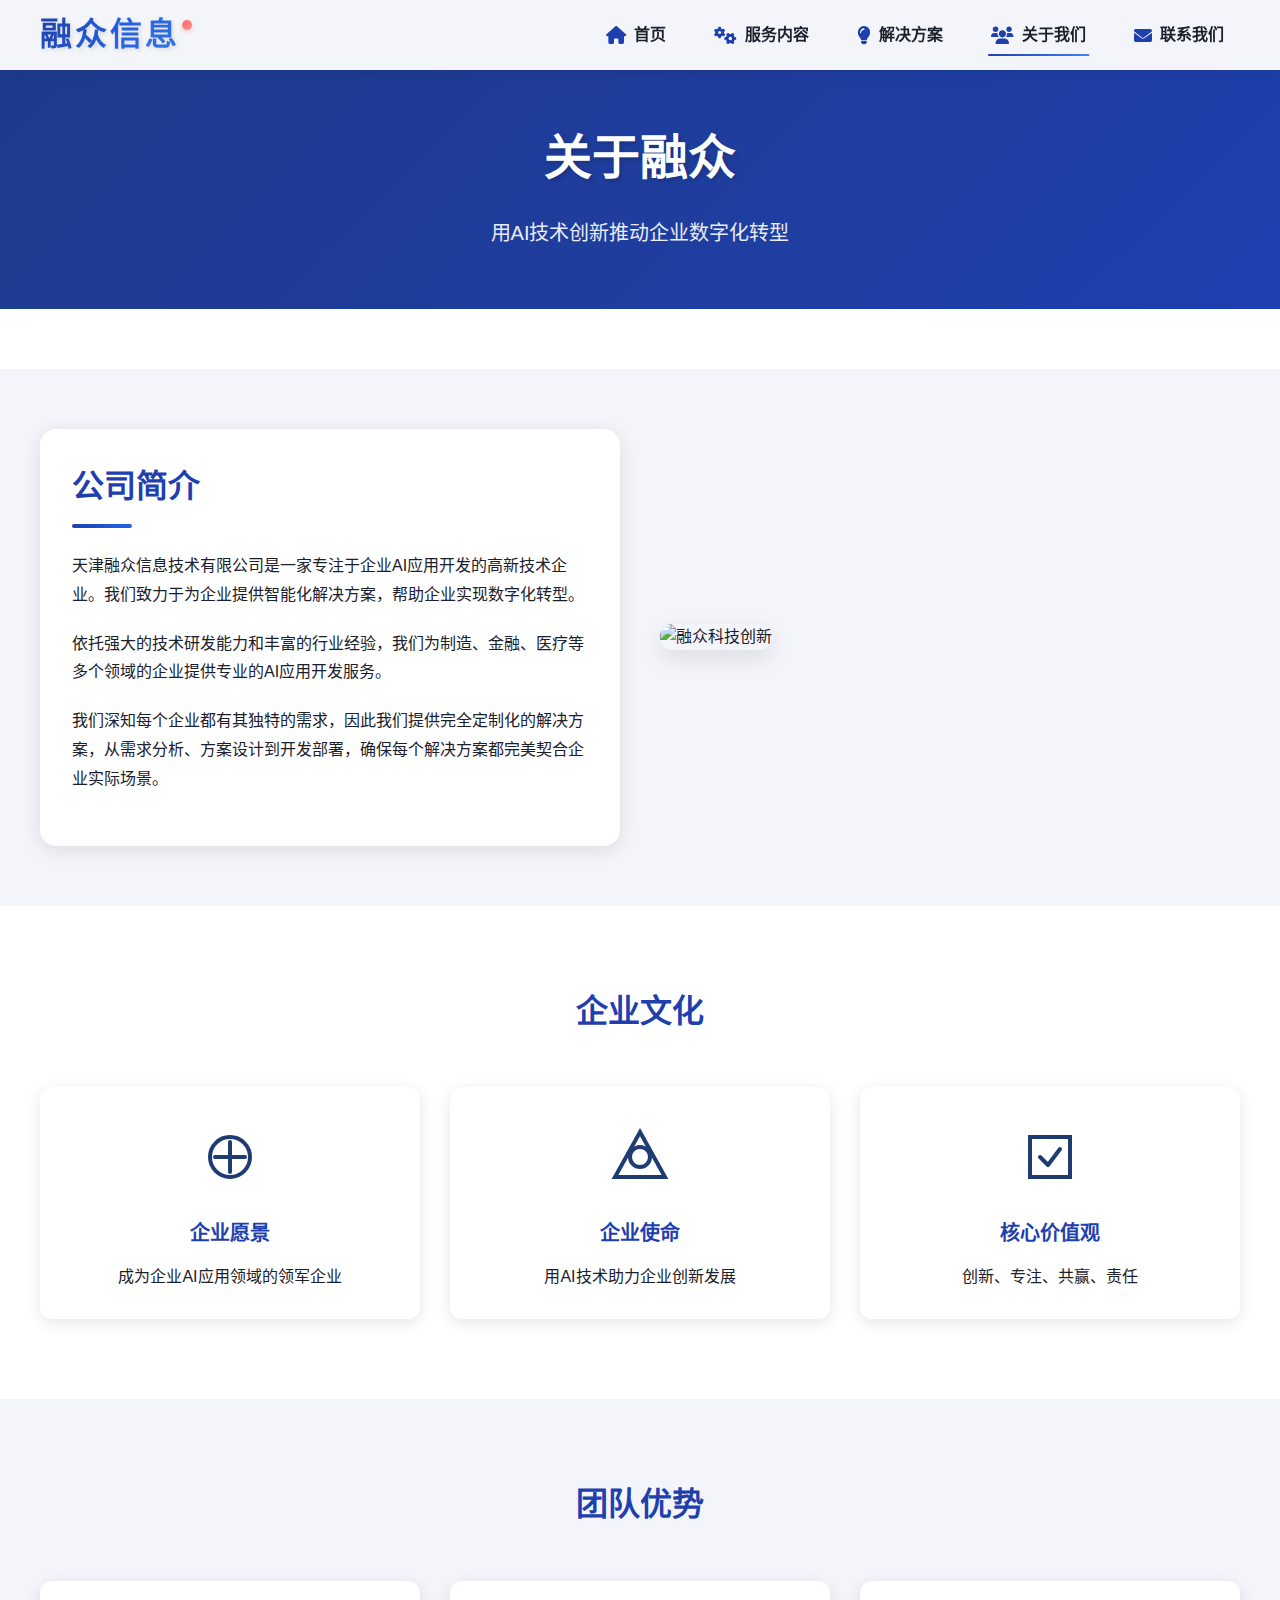
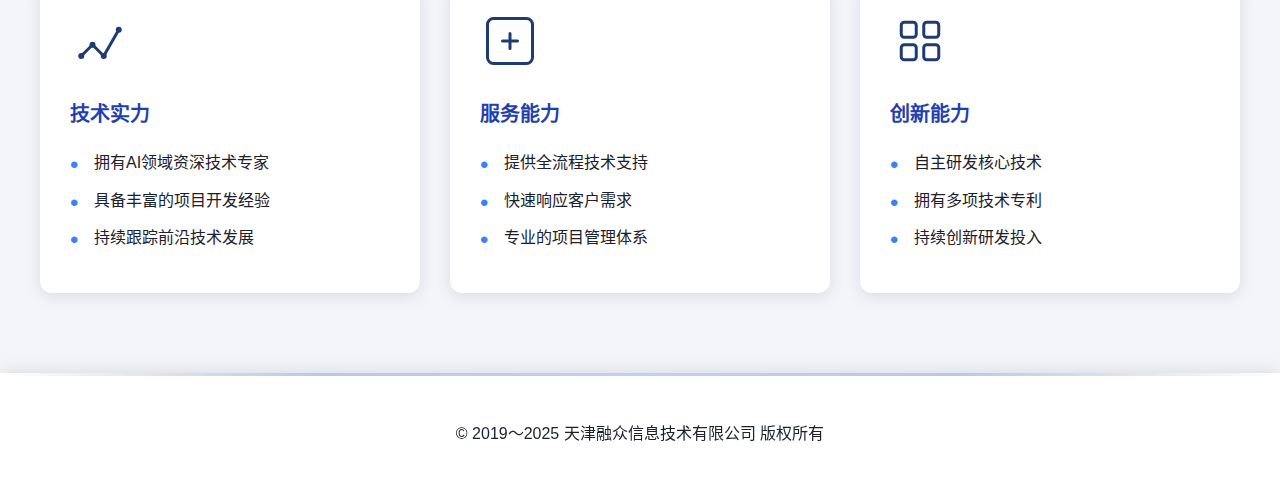
==== commit a79f287b: "更新页面标题和描述，统一公司名称为“融众信息”，提升品牌一致性" ====
--- a/about.html
+++ b/about.html
@@ -4,7 +4,7 @@
 <head>
     <meta charset="UTF-8">
     <meta name="viewport" content="width=device-width, initial-scale=1.0">
-    <title>关于我们 - 融众</title>
+    <title>关于我们 - 融众信息</title>
     <meta name="description" content="天津融众信息技术有限公司是专注于企业AI应用开发的高新技术企业，拥有强大的技术研发能力和丰富的行业经验，为企业提供定制化AI解决方案。">
     <meta name="keywords" content="融众,企业简介,AI技术,技术团队,企业文化,公司介绍">
     <link rel="canonical" href="https://www.rong-zhong.com/about.html" />
@@ -20,7 +20,7 @@
             <!-- Logo with link -->
             <div class="logo">
                 <a href="index.html">
-                    <span class="logo-text">融众</span>
+                    <span class="logo-text">融众信息</span>
                     <span class="logo-dot"></span>
                 </a>
             </div>
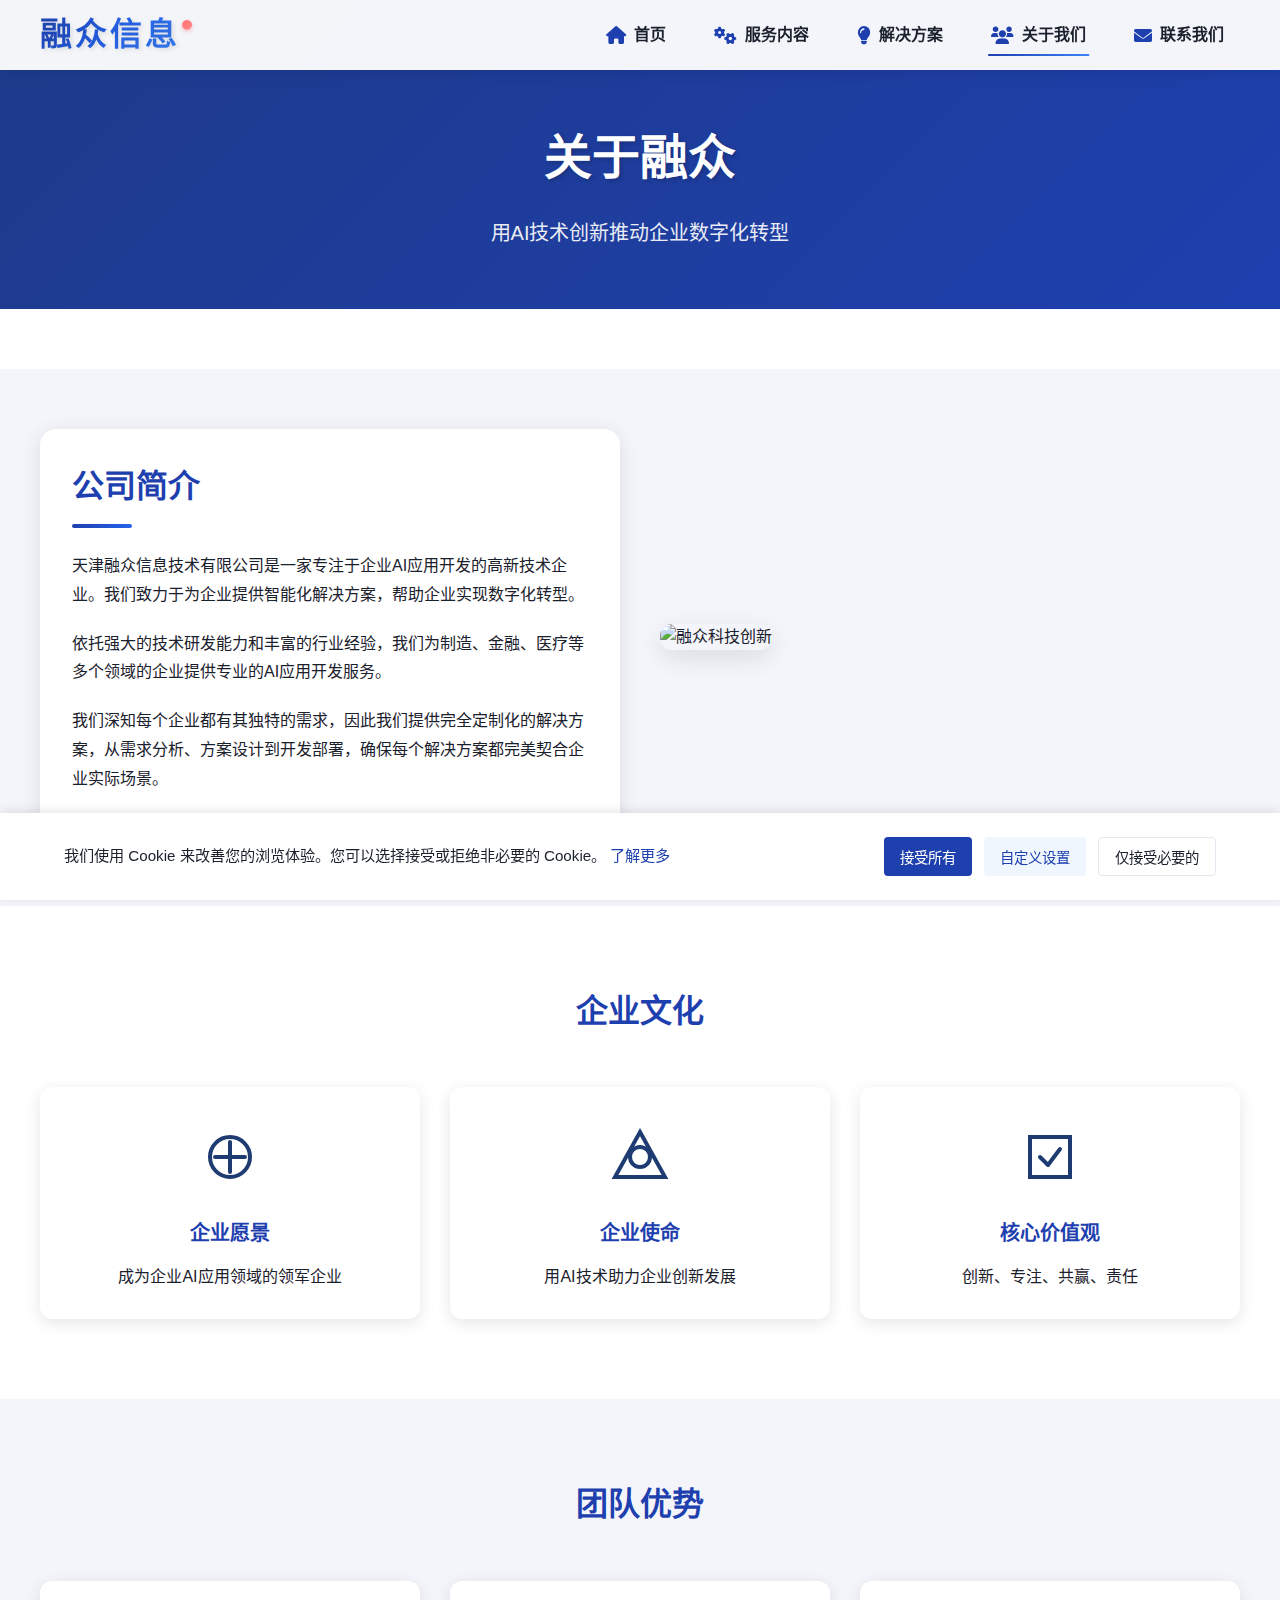
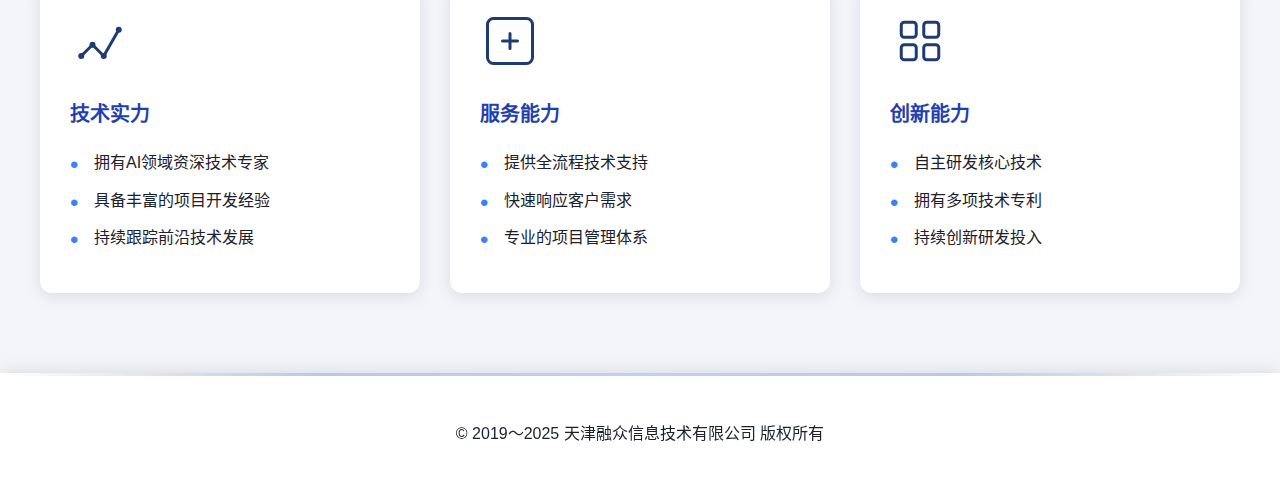
==== commit 95db4ef4: "Add cookie consent functionality and update website metadata" ====
--- a/about.html
+++ b/about.html
@@ -8,8 +8,13 @@
     <meta name="description" content="天津融众信息技术有限公司是专注于企业AI应用开发的高新技术企业，拥有强大的技术研发能力和丰富的行业经验，为企业提供定制化AI解决方案。">
     <meta name="keywords" content="融众,企业简介,AI技术,技术团队,企业文化,公司介绍">
     <link rel="canonical" href="https://www.rong-zhong.com/about.html" />
+
+    <!-- Cookie 相关设置 -->
+    <meta name="cookie-policy" content="https://www.rong-zhong.com/cookie-policy.html" />
+
     <link rel="icon" type="image/x-icon" href="favicon.ico">
     <link rel="stylesheet" href="styles.css">
+    <link rel="stylesheet" href="css/cookie-consent.css">
     <link rel="stylesheet" href="https://cdnjs.cloudflare.com/ajax/libs/font-awesome/6.0.0/css/all.min.css">
 </head>
 
@@ -142,6 +147,7 @@
         </div>
     </footer>
     <script src="main.js"></script>
+    <script src="js/cookie-consent.js"></script>
 </body>
 
 </html>--- a/styles.css
+++ b/styles.css
@@ -22,6 +22,10 @@
     --contact-section-bg: #1e293b;
     --contact-card-bg: rgba(30, 41, 59, 0.8);
     --contact-text-color: #e2e8f0;
+    --contact-info-bg: rgba(30, 41, 59, 0.6);
+    --contact-item-bg: rgba(51, 65, 85, 0.4);
+    --contact-item-hover-bg: rgba(51, 65, 85, 0.6);
+    --contact-item-border: rgba(96, 165, 250, 0.2);
 }
 
 @media (prefers-color-scheme: dark) {
@@ -29,10 +33,10 @@
         --primary-color: #60a5fa;
         --secondary-color: #3b82f6;
         --accent-color: #2563eb;
-        --text-color: #e2e8f0;
+        --text-color: #f1f5f9;
         --bg-color: #0f172a;
         --card-bg-color: #1e293b;
-        --nav-bg-color: rgba(15, 23, 42, 0.95);
+        --nav-bg-color: rgba(15, 23, 42, 0.98);
         --shadow-color: rgba(0, 0, 0, 0.3);
         --gradient-start: #60a5fa;
         --gradient-end: #3b82f6;
@@ -40,16 +44,13 @@
         --hero-overlay: rgba(15, 23, 42, 0.95);
         --footer-bg: #1e293b;
         --card-hover-shadow: rgba(0, 0, 0, 0.4);
-        --contact-section-bg: #1e293b;
-        --contact-card-bg: rgba(30, 41, 59, 0.8);
-        --contact-text-color: #e2e8f0;
-        --footer-text: #e2e8f0;
-        --footer-link: #94a3b8;
-        --footer-link-hover: #60a5fa;
-        --footer-border: #334155;
-        --case-card-bg: #1e293b;
-        --case-text: #e2e8f0;
-        --case-tag-bg: rgba(96, 165, 250, 0.2);
+        --contact-section-bg: #0f172a;
+        --contact-card-bg: #1e293b;
+        --contact-text-color: #f8fafc;
+        --contact-info-bg: rgba(30, 41, 59, 0.6);
+        --contact-item-bg: rgba(51, 65, 85, 0.4);
+        --contact-item-hover-bg: rgba(51, 65, 85, 0.6);
+        --contact-item-border: rgba(96, 165, 250, 0.2);
     }
 
     body {
@@ -176,7 +177,7 @@
     }
 
     img {
-        filter: brightness(0.9);
+        filter: brightness(0.95);
     }
 
     ::-webkit-scrollbar-track {
@@ -264,10 +265,69 @@
     .back-to-top:hover {
         background: var(--secondary-color);
     }
+
+    .qr-image {
+        filter: brightness(1.1);
+        background-color: white;
+        padding: 8px;
+        border-radius: 8px;
+    }
+
+    .contact-card {
+        background: var(--contact-card-bg);
+        border: 1px solid var(--border-color);
+        box-shadow: 0 4px 6px rgba(0, 0, 0, 0.1);
+    }
+
+    .contact-card:hover {
+        border-color: var(--primary-color);
+        box-shadow: 0 8px 15px rgba(0, 0, 0, 0.2);
+    }
+
+    .info-content h3 {
+        color: var(--primary-color);
+    }
+
+    .info-content p {
+        color: var(--contact-text-color);
+    }
+
+    .contact-info-card {
+        background: var(--contact-card-bg);
+        backdrop-filter: blur(10px);
+        -webkit-backdrop-filter: blur(10px);
+        border: 1px solid var(--border-color);
+    }
+
+    .info-item {
+        background: var(--contact-item-bg);
+        border: 1px solid var(--contact-item-border);
+    }
+
+    .info-item:hover {
+        background: var(--contact-item-hover-bg);
+        border-color: var(--primary-color);
+    }
+
+    .info-item i {
+        background: var(--contact-card-bg);
+        color: var(--primary-color);
+    }
+
+    .info-item:hover i {
+        background: var(--contact-item-hover-bg);
+        color: var(--primary-color);
+    }
+
+    .contact-main {
+        background: var(--contact-section-bg);
+    }
 }
 
 body {
-    font-family: 'Microsoft YaHei', -apple-system, BlinkMacSystemFont, sans-serif;
+    margin: 0;
+    padding: 0;
+    font-family: Arial, sans-serif;
     line-height: 1.6;
     overflow-x: hidden;
     color: var(--text-color);
@@ -1487,7 +1547,6 @@
 }
 
 .contact-info-card {
-    background: white;
     border-radius: 20px;
     padding: 40px;
     box-shadow: 0 10px 30px var(--shadow-color);
@@ -2602,4 +2661,199 @@
         width: 150px;
         height: 140px;
     }
+}
+
+/* Cookie 政策页面样式 */
+.page-header {
+    position: relative;
+    min-height: 40vh;
+    padding: 120px 0 60px;
+    color: white;
+    text-align: center;
+    overflow: hidden;
+    margin-bottom: 60px;
+}
+
+.page-header::before {
+    content: '';
+    position: absolute;
+    top: 0;
+    left: 0;
+    right: 0;
+    bottom: 0;
+    background: url('data:image/svg+xml,<svg width="20" height="20" viewBox="0 0 20 20" xmlns="http://www.w3.org/2000/svg"><rect width="1" height="1" fill="rgba(255,255,255,0.05)"/></svg>') repeat;
+    opacity: 0.1;
+    animation: backgroundMove 20s linear infinite;
+}
+
+.page-header .container {
+    position: relative;
+    z-index: 2;
+}
+
+.page-header h1 {
+    font-size: clamp(2.5rem, 5vw, 3.5rem);
+    font-weight: 700;
+    margin-bottom: 1.5rem;
+    text-shadow: 2px 2px 4px rgba(0, 0, 0, 0.2);
+}
+
+.page-header p {
+    font-size: clamp(1.1rem, 2vw, 1.3rem);
+    max-width: 800px;
+    margin: 0 auto;
+    opacity: 0.9;
+    line-height: 1.6;
+}
+
+.header-overlay {
+    position: absolute;
+    top: 0;
+    left: 0;
+    right: 0;
+    bottom: 0;
+    background: linear-gradient(to bottom, rgba(0, 0, 0, 0.2), rgba(0, 0, 0, 0));
+    z-index: 1;
+}
+
+.scroll-down {
+    position: absolute;
+    bottom: 20px;
+    left: 50%;
+    transform: translateX(-50%);
+    color: white;
+    font-size: 2rem;
+    animation: bounce 2s infinite;
+    cursor: pointer;
+    z-index: 2;
+    opacity: 0.8;
+    transition: opacity 0.3s ease;
+}
+
+.scroll-down:hover {
+    opacity: 1;
+}
+
+.policy-grid {
+    display: grid;
+    grid-template-columns: repeat(auto-fit, minmax(300px, 1fr));
+    gap: 2rem;
+    padding: 2rem 0;
+}
+
+.policy-section {
+    background: var(--card-bg-color);
+    border: 1px solid var(--border-color);
+    border-radius: 12px;
+    padding: 2rem;
+    transition: all 0.3s ease;
+}
+
+.policy-section:hover {
+    transform: translateY(-5px);
+    box-shadow: 0 10px 30px var(--shadow-color);
+}
+
+.section-icon {
+    width: 60px;
+    height: 60px;
+    background: linear-gradient(135deg, var(--gradient-start), var(--gradient-end));
+    border-radius: 50%;
+    display: flex;
+    align-items: center;
+    justify-content: center;
+    margin-bottom: 1.5rem;
+}
+
+.section-icon i {
+    font-size: 1.5rem;
+    color: var(--bg-color);
+}
+
+.policy-section h2 {
+    font-size: 1.5rem;
+    margin-bottom: 1rem;
+    color: var(--text-color);
+}
+
+.policy-section p {
+    color: var(--text-color);
+    opacity: 0.9;
+    line-height: 1.6;
+}
+
+.cookie-types {
+    display: grid;
+    gap: 1rem;
+    margin-top: 1rem;
+}
+
+.cookie-type {
+    background: var(--card-bg-color);
+    border: 1px solid var(--border-color);
+    border-radius: 8px;
+    padding: 1rem;
+}
+
+.cookie-type h3 {
+    font-size: 1.1rem;
+    margin-bottom: 0.5rem;
+    display: flex;
+    align-items: center;
+    gap: 0.5rem;
+    color: var(--text-color);
+}
+
+.cookie-type h3 i {
+    color: var(--primary-color);
+}
+
+.cookie-type p {
+    font-size: 0.95rem;
+    margin: 0;
+}
+
+.cookie-controls {
+    margin-top: 1.5rem;
+    text-align: center;
+}
+
+@media (max-width: 768px) {
+    .page-header {
+        min-height: 30vh;
+        padding: 100px 0 40px;
+    }
+
+    .policy-grid {
+        grid-template-columns: 1fr;
+        padding: 1rem;
+    }
+
+    .policy-section {
+        padding: 1.5rem;
+    }
+}
+
+@media (max-width: 480px) {
+    .page-header {
+        min-height: 25vh;
+        padding: 80px 0 30px;
+    }
+
+    .page-header h1 {
+        font-size: clamp(1.8rem, 4vw, 2.5rem);
+    }
+
+    .section-icon {
+        width: 50px;
+        height: 50px;
+    }
+
+    .section-icon i {
+        font-size: 1.2rem;
+    }
+
+    .policy-section h2 {
+        font-size: 1.3rem;
+    }
 }--- a/css/cookie-consent.css
+++ b/css/cookie-consent.css
@@ -0,0 +1,198 @@
+/* Cookie 横幅样式 */
+.cookie-banner {
+    position: fixed;
+    bottom: 0;
+    left: 0;
+    right: 0;
+    background: var(--nav-bg-color);
+    backdrop-filter: blur(10px);
+    -webkit-backdrop-filter: blur(10px);
+    box-shadow: 0 -2px 10px rgba(0, 0, 0, 0.1);
+    z-index: 1000;
+    animation: slideUp 0.5s forwards;
+}
+
+.cookie-banner-content {
+    max-width: 1200px;
+    margin: 0 auto;
+    padding: 1.5rem;
+    display: flex;
+    align-items: center;
+    justify-content: space-between;
+    flex-wrap: wrap;
+    gap: 1rem;
+}
+
+.cookie-banner p {
+    margin: 0;
+    font-size: 0.95rem;
+    color: var(--text-color);
+    flex: 1;
+    min-width: 280px;
+}
+
+.cookie-banner a {
+    color: var(--primary-color);
+    text-decoration: none;
+}
+
+.cookie-banner a:hover {
+    text-decoration: underline;
+}
+
+.cookie-banner-buttons {
+    display: flex;
+    gap: 0.75rem;
+    flex-wrap: wrap;
+}
+
+/* Cookie 按钮样式 */
+.cookie-btn {
+    padding: 0.5rem 1rem;
+    border: none;
+    border-radius: 4px;
+    font-size: 0.9rem;
+    cursor: pointer;
+    transition: all 0.3s ease;
+}
+
+.cookie-btn.accept-all {
+    background: var(--primary-color);
+    color: white;
+}
+
+.cookie-btn.accept-all:hover {
+    background: var(--primary-color-dark);
+}
+
+.cookie-btn.customize {
+    background: rgba(96, 165, 250, 0.1);
+    color: var(--primary-color);
+}
+
+.cookie-btn.customize:hover {
+    background: rgba(96, 165, 250, 0.2);
+}
+
+.cookie-btn.accept-necessary {
+    background: transparent;
+    color: var(--text-color);
+    border: 1px solid var(--border-color);
+}
+
+.cookie-btn.accept-necessary:hover {
+    background: rgba(0, 0, 0, 0.05);
+}
+
+/* Cookie 模态框样式 */
+.cookie-modal {
+    position: fixed;
+    top: 0;
+    left: 0;
+    right: 0;
+    bottom: 0;
+    background: rgba(0, 0, 0, 0.5);
+    display: flex;
+    align-items: center;
+    justify-content: center;
+    z-index: 1001;
+    animation: fadeIn 0.3s ease;
+}
+
+.cookie-modal-content {
+    background: var(--bg-color);
+    border-radius: 8px;
+    padding: 2rem;
+    max-width: 600px;
+    width: 90%;
+    max-height: 90vh;
+    overflow-y: auto;
+    box-shadow: 0 4px 20px rgba(0, 0, 0, 0.15);
+}
+
+.cookie-modal h2 {
+    margin: 0 0 1.5rem;
+    color: var(--heading-color);
+    font-size: 1.5rem;
+}
+
+.cookie-preferences {
+    display: flex;
+    flex-direction: column;
+    gap: 1.5rem;
+}
+
+.cookie-option {
+    display: flex;
+    flex-direction: column;
+    gap: 0.5rem;
+}
+
+.cookie-option label {
+    display: flex;
+    align-items: center;
+    gap: 0.5rem;
+    font-weight: 600;
+    color: var(--text-color);
+}
+
+.cookie-option p {
+    margin: 0;
+    font-size: 0.9rem;
+    color: var(--text-color-light);
+}
+
+.cookie-modal-buttons {
+    margin-top: 2rem;
+    display: flex;
+    justify-content: flex-end;
+}
+
+/* 动画 */
+@keyframes slideUp {
+    from {
+        transform: translateY(100%);
+    }
+
+    to {
+        transform: translateY(0);
+    }
+}
+
+@keyframes slideDown {
+    from {
+        transform: translateY(0);
+    }
+
+    to {
+        transform: translateY(100%);
+    }
+}
+
+@keyframes fadeIn {
+    from {
+        opacity: 0;
+    }
+
+    to {
+        opacity: 1;
+    }
+}
+
+/* 响应式设计 */
+@media (max-width: 768px) {
+    .cookie-banner-content {
+        flex-direction: column;
+        align-items: stretch;
+        text-align: center;
+    }
+
+    .cookie-banner-buttons {
+        justify-content: center;
+    }
+
+    .cookie-modal-content {
+        padding: 1.5rem;
+        width: 95%;
+    }
+}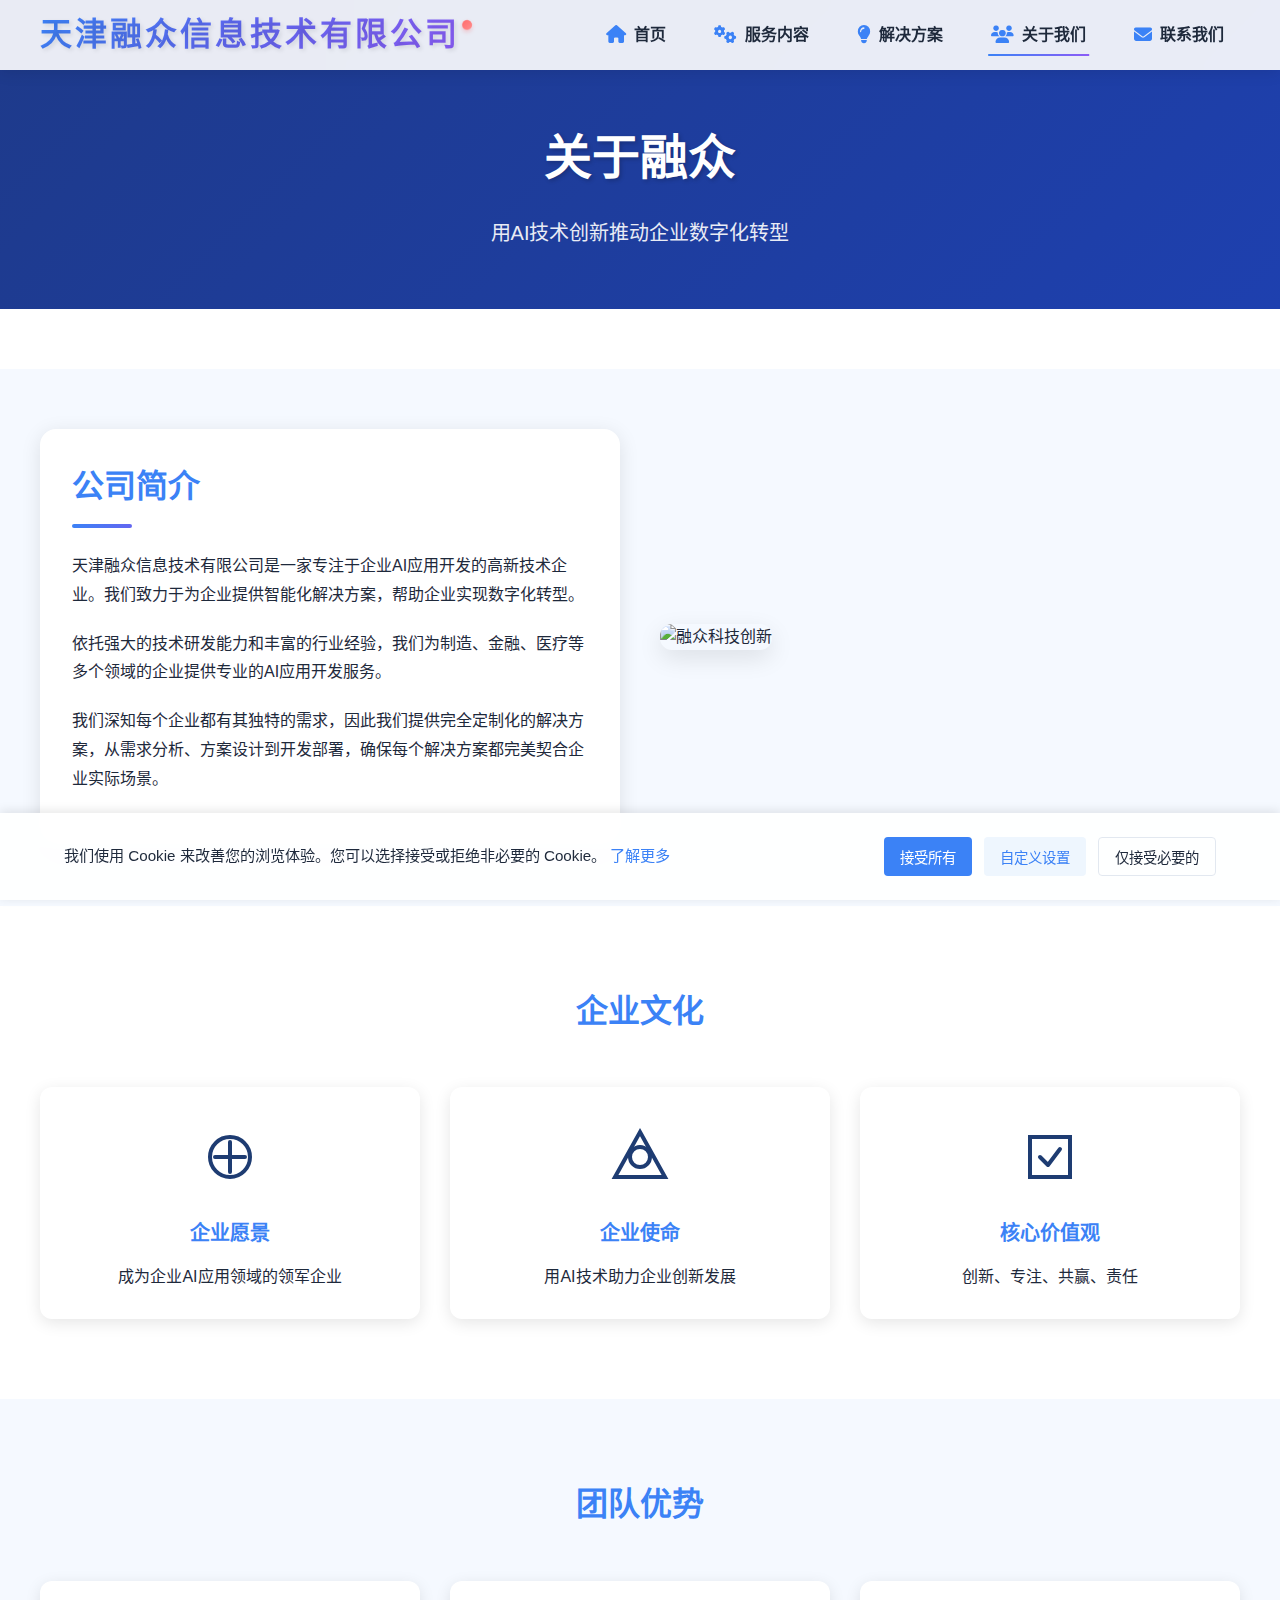
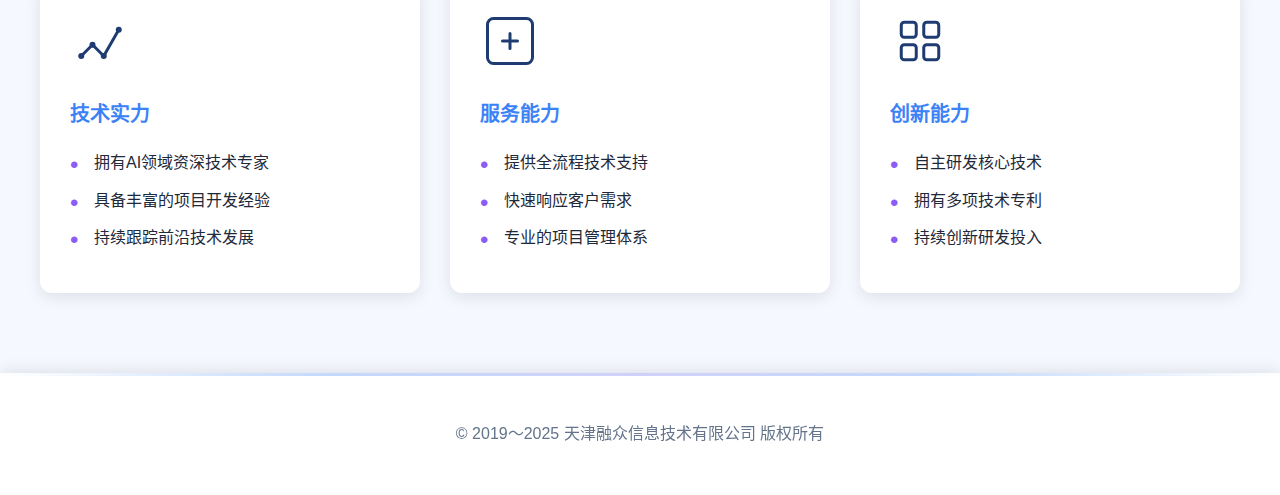
==== commit 3df860bd: "更新网站标题和Logo文本为完整公司名称" ====
--- a/about.html
+++ b/about.html
@@ -4,7 +4,7 @@
 <head>
     <meta charset="UTF-8">
     <meta name="viewport" content="width=device-width, initial-scale=1.0">
-    <title>关于我们 - 融众信息</title>
+    <title>关于我们 - 天津融众信息技术有限公司</title>
     <meta name="description" content="天津融众信息技术有限公司是专注于企业AI应用开发的高新技术企业，拥有强大的技术研发能力和丰富的行业经验，为企业提供定制化AI解决方案。">
     <meta name="keywords" content="融众,企业简介,AI技术,技术团队,企业文化,公司介绍">
     <link rel="canonical" href="https://www.rong-zhong.com/about.html" />
@@ -15,7 +15,7 @@
     <link rel="icon" type="image/x-icon" href="favicon.ico">
     <link rel="stylesheet" href="styles.css">
     <link rel="stylesheet" href="css/cookie-consent.css">
-    <link rel="stylesheet" href="https://cdnjs.cloudflare.com/ajax/libs/font-awesome/6.0.0/css/all.min.css">
+    <link rel="stylesheet" href="css/icons.css">
 </head>
 
 <body>
@@ -25,7 +25,7 @@
             <!-- Logo with link -->
             <div class="logo">
                 <a href="index.html">
-                    <span class="logo-text">融众信息</span>
+                    <span class="logo-text">天津融众信息技术有限公司</span>
                     <span class="logo-dot"></span>
                 </a>
             </div>
--- a/styles.css
+++ b/styles.css
@@ -5,17 +5,36 @@
 }
 
 :root {
-    --primary-color: #1e40af;
-    --secondary-color: #2563eb;
-    --accent-color: #3b82f6;
-    --text-color: #1a202c;
+    /* 主题颜色 */
+    --primary-color: #3b82f6;
+    --primary-color-rgb: 59, 130, 246;
+    --primary-color-dark: #2563eb;
+    --secondary-color: #6366f1;
+    --accent-color: #8b5cf6;
+
+    /* 背景颜色 */
     --bg-color: #ffffff;
+    --nav-bg-color: rgba(255, 255, 255, 0.9);
+
+    /* 文本颜色 */
+    --text-color: #1e293b;
+    --text-color-light: #64748b;
+    --heading-color: #0f172a;
+
+    /* 边框和阴影 */
+    --border-color: #e2e8f0;
+    --shadow-color: rgba(0, 0, 0, 0.1);
+
+    /* 渐变颜色 */
+    --gradient-start: #3b82f6;
+    --gradient-end: #8b5cf6;
+
+    /* 页脚颜色 */
+    --footer-text: #64748b;
+    --footer-link: #94a3b8;
+    --footer-link-hover: #3b82f6;
+
     --card-bg-color: #ffffff;
-    --nav-bg-color: rgba(255, 255, 255, 0.95);
-    --shadow-color: rgba(0, 0, 0, 0.1);
-    --gradient-start: #1e40af;
-    --gradient-end: #3b82f6;
-    --border-color: #e2e8f0;
     --hero-overlay: rgba(30, 64, 175, 0.95);
     --footer-bg: #f8fafc;
     --card-hover-shadow: rgba(0, 0, 0, 0.15);
@@ -60,11 +79,21 @@
 
     nav {
         background-color: var(--nav-bg-color);
+        -webkit-backdrop-filter: blur(10px);
+        backdrop-filter: blur(10px);
         box-shadow: 0 2px 15px var(--shadow-color);
+        position: fixed;
+        width: 100%;
+        top: 0;
+        z-index: 1000;
+        transition: all 0.3s ease;
     }
 
     .nav-links {
         background-color: var(--nav-bg-color);
+        -webkit-backdrop-filter: blur(10px);
+        backdrop-filter: blur(10px);
+        box-shadow: 0 2px 15px var(--shadow-color);
     }
 
     .nav-links a {
@@ -117,10 +146,18 @@
 
     .contact-card {
         background: var(--contact-card-bg);
-        border-color: var(--border-color);
+        -webkit-backdrop-filter: blur(10px);
+        backdrop-filter: blur(10px);
+        border-radius: 20px;
+        padding: 2.5rem;
+        text-align: center;
+        transition: all 0.3s ease;
+        border: 1px solid var(--border-color);
+        overflow: hidden;
     }
 
     .contact-card:hover {
+        transform: translateY(-5px);
         background: rgba(30, 41, 59, 0.9);
         border-color: var(--primary-color);
     }
@@ -134,8 +171,15 @@
     }
 
     footer {
-        background: var(--footer-bg);
+        background: var(--nav-bg-color);
+        -webkit-backdrop-filter: blur(10px);
+        backdrop-filter: blur(10px);
+        box-shadow: 0 -2px 15px var(--shadow-color);
         color: var(--footer-text);
+        padding: 3rem 0;
+        position: relative;
+        overflow: hidden;
+        text-align: center;
     }
 
     footer::before {
@@ -159,7 +203,14 @@
     }
 
     .footer-bottom {
-        border-top-color: var(--footer-border);
+        text-align: center;
+        padding-top: 2rem;
+        margin-top: 2rem;
+        border-top: 1px solid var(--border-color);
+        position: relative;
+        background: var(--nav-bg-color);
+        -webkit-backdrop-filter: blur(10px);
+        backdrop-filter: blur(10px);
     }
 
     .footer-bottom p {
@@ -209,14 +260,23 @@
     @media (max-width: 768px) {
         .nav-links {
             background-color: var(--nav-bg-color);
+            -webkit-backdrop-filter: blur(10px);
             backdrop-filter: blur(10px);
-            -webkit-backdrop-filter: blur(10px);
+            box-shadow: 0 2px 15px var(--shadow-color);
+        }
+
+        .nav-links a {
+            color: var(--text-color);
+            border: 1px solid var(--border-color);
+            background-color: var(--card-bg-color);
         }
 
         .nav-links a:hover,
         .nav-links a:active,
         .nav-links a.active {
-            background-color: rgba(96, 165, 250, 0.15);
+            background-color: var(--primary-color);
+            color: var(--bg-color);
+            border-color: var(--primary-color);
         }
     }
 
@@ -275,6 +335,8 @@
 
     .contact-card {
         background: var(--contact-card-bg);
+        -webkit-backdrop-filter: blur(10px);
+        backdrop-filter: blur(10px);
         border: 1px solid var(--border-color);
         box-shadow: 0 4px 6px rgba(0, 0, 0, 0.1);
     }
@@ -294,8 +356,8 @@
 
     .contact-info-card {
         background: var(--contact-card-bg);
+        -webkit-backdrop-filter: blur(10px);
         backdrop-filter: blur(10px);
-        -webkit-backdrop-filter: blur(10px);
         border: 1px solid var(--border-color);
     }
 
@@ -342,8 +404,8 @@
 /* 导航栏样式 */
 nav {
     background-color: var(--nav-bg-color);
+    -webkit-backdrop-filter: blur(10px);
     backdrop-filter: blur(10px);
-    -webkit-backdrop-filter: blur(10px);
     box-shadow: 0 2px 15px var(--shadow-color);
     position: fixed;
     width: 100%;
@@ -639,7 +701,7 @@
         display: none;
         position: fixed;
         inset: 60px 0 0 0;
-        background: rgba(255, 255, 255, 0.95);
+        background-color: var(--nav-bg-color);
         backdrop-filter: blur(10px);
         -webkit-backdrop-filter: blur(10px);
         flex-direction: column;
@@ -664,15 +726,17 @@
         font-size: 18px;
         border-radius: 8px;
         margin: 0.25rem 0;
-        background-color: transparent;
+        background-color: var(--card-bg-color);
         transition: all 0.3s ease;
+        border: 1px solid var(--border-color);
     }
 
     .nav-links a:hover,
     .nav-links a:active,
     .nav-links a.active {
-        background-color: rgba(30, 64, 175, 0.1);
-        color: var(--primary-color);
+        background-color: var(--primary-color);
+        color: var(--bg-color);
+        border-color: var(--primary-color);
     }
 
     .nav-links a::after {
@@ -838,8 +902,7 @@
 
 .section-header {
     text-align: center;
-    max-width: 800px;
-    margin: 0 auto 6rem;
+
     padding: 0 20px;
     position: relative;
     z-index: 1;
@@ -1134,8 +1197,8 @@
 .contact-card {
     position: relative;
     background: var(--contact-card-bg);
+    -webkit-backdrop-filter: blur(10px);
     backdrop-filter: blur(10px);
-    -webkit-backdrop-filter: blur(10px);
     border-radius: 20px;
     padding: 2.5rem;
     text-align: center;
@@ -1153,7 +1216,7 @@
 .contact-icon {
     width: 80px;
     height: 80px;
-    background: rgba(96, 165, 250, 0.1);
+    background: rgba(255, 255, 255, 0.15);
     border-radius: 50%;
     display: flex;
     align-items: center;
@@ -1164,10 +1227,29 @@
     z-index: 1;
 }
 
+.contact-icon::before {
+    content: '';
+    position: absolute;
+    inset: 0;
+    border-radius: 50%;
+    background: rgba(255, 255, 255, 0.15);
+    z-index: -1;
+}
+
 .contact-icon i {
     font-size: 2rem;
+    color: var(--primary-color);
     transition: all 0.3s ease;
     z-index: 2;
+}
+
+.contact-card:hover .contact-icon {
+    background: rgba(255, 255, 255, 0.25);
+    transform: scale(1.1);
+}
+
+.contact-card:hover .contact-icon::before {
+    background: rgba(255, 255, 255, 0.25);
 }
 
 .contact-card h3 {
@@ -1223,8 +1305,8 @@
 /* 页脚样式 */
 footer {
     background: var(--nav-bg-color);
+    -webkit-backdrop-filter: blur(10px);
     backdrop-filter: blur(10px);
-    -webkit-backdrop-filter: blur(10px);
     box-shadow: 0 -2px 15px var(--shadow-color);
     color: var(--footer-text);
     padding: 3rem 0;
@@ -1334,8 +1416,8 @@
     border-top: 1px solid var(--border-color);
     position: relative;
     background: var(--nav-bg-color);
+    -webkit-backdrop-filter: blur(10px);
     backdrop-filter: blur(10px);
-    -webkit-backdrop-filter: blur(10px);
 }
 
 /* 页脚底部文本 */
@@ -2455,45 +2537,6 @@
     }
 }
 
-.contact-icon {
-    width: 80px;
-    height: 80px;
-    background: rgba(255, 255, 255, 0.15);
-    border-radius: 50%;
-    display: flex;
-    align-items: center;
-    justify-content: center;
-    margin: 0 auto 1.5rem;
-    transition: all 0.3s ease;
-    position: relative;
-    z-index: 1;
-}
-
-.contact-icon::before {
-    content: '';
-    position: absolute;
-    inset: 0;
-    border-radius: 50%;
-    background: rgba(255, 255, 255, 0.15);
-    z-index: -1;
-}
-
-.contact-icon i {
-    font-size: 2rem;
-    color: var(--primary-color);
-    transition: all 0.3s ease;
-    z-index: 2;
-}
-
-.contact-card:hover .contact-icon {
-    background: rgba(255, 255, 255, 0.25);
-    transform: scale(1.1);
-}
-
-.contact-card:hover .contact-icon::before {
-    background: rgba(255, 255, 255, 0.25);
-}
-
 /* 添加向下滚动图标样式 */
 .scroll-down {
     position: absolute;
@@ -2504,10 +2547,13 @@
     font-size: 2rem;
     animation: bounce 2s infinite;
     cursor: pointer;
-    z-index: 1;
+    z-index: 2;
+    opacity: 0.8;
+    transition: opacity 0.3s ease;
 }
 
 .scroll-down:hover {
+    opacity: 1;
     color: var(--secondary-color);
 }
 
@@ -2607,27 +2653,24 @@
 }
 
 /* 二维码样式 */
-.qr-code {
-    margin-top: 12px;
-    text-align: center;
-}
-
 .qr-image {
     width: 170px;
     height: 160px;
     border-radius: 8px;
     box-shadow: 0 4px 15px var(--shadow-color);
     transition: transform 0.3s ease;
+    filter: brightness(1.1);
+    background-color: white;
+    padding: 8px;
 }
 
 .qr-image:hover {
     transform: scale(1.05);
 }
 
-/* 移动端适配 */
 @media (max-width: 480px) {
     .qr-image {
-        width: 140px;
+        width: 150px;
         height: 140px;
     }
 }
@@ -2856,4 +2899,283 @@
     .policy-section h2 {
         font-size: 1.3rem;
     }
+}
+
+.products {
+    padding: 80px 0;
+    background: linear-gradient(to bottom, var(--bg-color), rgba(237, 242, 247, 0.5));
+}
+
+.products .container {
+    max-width: 1400px;
+    margin: 0 auto;
+    padding: 0 20px;
+}
+
+.products-grid {
+    display: grid;
+    gap: 40px;
+    padding: 40px 0;
+}
+
+.product-card {
+    background: var(--bg-color);
+    border-radius: 24px;
+    overflow: hidden;
+    box-shadow: 0 10px 30px var(--shadow-color);
+    transition: all 0.3s ease;
+    flex-direction: column;
+
+}
+
+
+.product-showcase {
+    position: relative;
+    padding: 20px;
+    background: linear-gradient(135deg, #f8fafc, #f1f5f9);
+    border-bottom: 1px solid var(--border-color);
+}
+
+.product-image {
+    aspect-ratio: 16/9;
+    border-radius: 16px;
+    overflow: hidden;
+    background: white;
+    box-shadow: 0 4px 20px var(--shadow-color);
+}
+
+.product-content {
+    padding: 30px;
+    display: flex;
+    flex-direction: column;
+    gap: 20px;
+}
+
+.product-content h3 {
+    font-size: 24px;
+    color: var(--heading-color);
+    margin: 0;
+    background: linear-gradient(135deg, var(--primary-color), var(--accent-color));
+    -webkit-background-clip: text;
+    background-clip: text;
+    -webkit-text-fill-color: transparent;
+}
+
+.product-description {
+    color: var(--text-color-light);
+    line-height: 1.6;
+    margin: 0;
+}
+
+.product-features {
+    display: flex;
+    flex-direction: column;
+    gap: 16px;
+}
+
+.product-features h4 {
+    color: var(--heading-color);
+    font-size: 18px;
+    margin: 0;
+    position: relative;
+    padding-bottom: 8px;
+}
+
+.product-features h4::after {
+    content: '';
+    position: absolute;
+    bottom: 0;
+    left: 0;
+    width: 40px;
+    height: 3px;
+    background: linear-gradient(90deg, var(--primary-color), var(--accent-color));
+    border-radius: 2px;
+}
+
+.product-features ul {
+    list-style: none;
+    padding: 0;
+    margin: 0;
+    display: grid;
+    gap: 12px;
+}
+
+.product-features li {
+    display: flex;
+    align-items: flex-start;
+    gap: 12px;
+    color: var(--text-color);
+    font-size: 15px;
+    line-height: 1.5;
+}
+
+.product-features li i {
+    color: var(--primary-color);
+    font-size: 16px;
+    padding-top: 3px;
+}
+
+.product-cta {
+    margin-top: 20px;
+}
+
+.cta-button.primary {
+    display: inline-flex;
+    align-items: center;
+    gap: 8px;
+    padding: 12px 24px;
+    background: linear-gradient(135deg, var(--primary-color), var(--accent-color));
+    color: white;
+    text-decoration: none;
+    border-radius: 12px;
+    font-weight: 500;
+    transition: all 0.3s ease;
+    border: none;
+    cursor: pointer;
+}
+
+.cta-button.primary:hover {
+    transform: translateY(-2px);
+    box-shadow: 0 8px 20px rgba(var(--primary-color-rgb), 0.3);
+}
+
+.cta-button.primary i {
+    font-size: 18px;
+}
+
+/* 响应式调整 */
+@media (max-width: 768px) {
+    .products {
+        padding: 60px 0;
+    }
+
+    .products-grid {
+        grid-template-rows: repeat(2, auto);
+        gap: 30px;
+        padding: 30px 0;
+    }
+
+    .product-content {
+        padding: 24px;
+    }
+
+    .product-content h3 {
+        font-size: 22px;
+    }
+
+    .product-features li {
+        font-size: 14px;
+    }
+}
+
+@media (max-width: 480px) {
+    .products {
+        padding: 40px 0;
+    }
+
+    .product-showcase {
+        padding: 15px;
+    }
+
+    .product-content {
+        padding: 20px;
+    }
+
+    .product-content h3 {
+        font-size: 20px;
+    }
+
+    .product-features h4 {
+        font-size: 16px;
+    }
+
+    .cta-button.primary {
+        width: 100%;
+        justify-content: center;
+    }
+}
+
+/* 智能客服界面样式 */
+.customer-service-interface {
+    background: #fff;
+    border-radius: 8px;
+    box-shadow: 0 2px 10px rgba(0, 0, 0, 0.1);
+    overflow: hidden;
+    height: 500px;
+    display: flex;
+    flex-direction: column;
+}
+
+.platform-tabs {
+    display: flex;
+    background: #f5f5f5;
+    padding: 10px;
+    border-bottom: 1px solid #eee;
+}
+
+.platform-tabs .tab {
+    padding: 8px 16px;
+    margin-right: 10px;
+    border-radius: 4px;
+    cursor: pointer;
+    transition: all 0.3s ease;
+}
+
+.platform-tabs .tab.active {
+    background: #1890ff;
+    color: white;
+}
+
+.platform-tabs .tab i {
+    margin-right: 6px;
+}
+
+.interface-preview {
+    flex: 1;
+    padding: 20px;
+    background: #f9f9f9;
+}
+
+.chat-window {
+    background: white;
+    border-radius: 8px;
+    height: 100%;
+    padding: 15px;
+    overflow-y: auto;
+}
+
+.chat-messages {
+    display: flex;
+    flex-direction: column;
+    gap: 15px;
+}
+
+.message {
+    max-width: 80%;
+    padding: 12px 16px;
+    border-radius: 8px;
+    font-size: 14px;
+    line-height: 1.5;
+}
+
+.message.bot {
+    background: #f0f2f5;
+    align-self: flex-start;
+}
+
+.message.user {
+    background: #1890ff;
+    color: white;
+    align-self: flex-end;
+}
+
+/* 响应式调整 */
+@media (max-width: 768px) {
+    .customer-service-interface {
+        height: 400px;
+    }
+
+    .message {
+        max-width: 90%;
+    }
 }--- a/css/icons.css
+++ b/css/icons.css
@@ -0,0 +1,289 @@
+/* Font Awesome 图标库 */
+@font-face {
+    font-family: 'Font Awesome 6 Free';
+    font-style: normal;
+    font-weight: 900;
+    font-display: block;
+    src: url('../fonts/fontawesome/fa-solid-900.woff2') format('woff2');
+}
+
+@font-face {
+    font-family: 'Font Awesome 6 Brands';
+    font-style: normal;
+    font-weight: 400;
+    font-display: block;
+    src: url('../fonts/fontawesome/fa-brands-400.woff2') format('woff2');
+}
+
+.fas,
+.fa-solid {
+    font-family: 'Font Awesome 6 Free';
+    font-weight: 900;
+}
+
+.fab,
+.fa-brands {
+    font-family: 'Font Awesome 6 Brands';
+    font-weight: 400;
+}
+
+/* 基础样式 */
+.fas,
+.fab {
+    -moz-osx-font-smoothing: grayscale;
+    -webkit-font-smoothing: antialiased;
+    display: inline-block;
+    font-style: normal;
+    font-variant: normal;
+    text-rendering: auto;
+    line-height: 1;
+}
+
+/* 基础图标 */
+.fa-home:before {
+    content: "\f015";
+}
+
+.fa-cogs:before {
+    content: "\f085";
+}
+
+.fa-lightbulb:before {
+    content: "\f0eb";
+}
+
+.fa-users:before {
+    content: "\f0c0";
+}
+
+.fa-envelope:before {
+    content: "\f0e0";
+}
+
+.fa-robot:before {
+    content: "\f544";
+}
+
+.fa-database:before {
+    content: "\f1c0";
+}
+
+.fa-project-diagram:before {
+    content: "\f542";
+}
+
+.fa-search:before {
+    content: "\f002";
+}
+
+.fa-comments:before {
+    content: "\f086";
+}
+
+.fa-folder:before {
+    content: "\f07b";
+}
+
+.fa-chart-bar:before {
+    content: "\f080";
+}
+
+.fa-cog:before {
+    content: "\f013";
+}
+
+.fa-upload:before {
+    content: "\f093";
+}
+
+.fa-download:before {
+    content: "\f019";
+}
+
+.fa-chevron-right:before {
+    content: "\f054";
+}
+
+.fa-plus:before {
+    content: "\f067";
+}
+
+.fa-history:before {
+    content: "\f1da";
+}
+
+.fa-paperclip:before {
+    content: "\f0c6";
+}
+
+.fa-microphone:before {
+    content: "\f130";
+}
+
+.fa-paper-plane:before {
+    content: "\f1d8";
+}
+
+.fa-file-alt:before,
+.fa-file-text:before {
+    content: "\f15c";
+}
+
+.fa-file-pdf:before {
+    content: "\f1c1";
+}
+
+.fa-file-word:before {
+    content: "\f1c2";
+}
+
+.fa-file-powerpoint:before {
+    content: "\f1c4";
+}
+
+.fa-tags:before {
+    content: "\f02c";
+}
+
+.fa-check:before {
+    content: "\f00c";
+}
+
+.fa-arrow-up:before {
+    content: "\f062";
+}
+
+.fa-exclamation-triangle:before {
+    content: "\f071";
+}
+
+.fa-industry:before {
+    content: "\f275";
+}
+
+.fa-chart-line:before {
+    content: "\f201";
+}
+
+.fa-brain:before {
+    content: "\f5dc";
+}
+
+.fa-rocket:before {
+    content: "\f135";
+}
+
+.fa-chevron-down:before {
+    content: "\f078";
+}
+
+.fa-cookie-bite:before {
+    content: "\f564";
+}
+
+.fa-lock:before {
+    content: "\f023";
+}
+
+.fa-sliders-h:before {
+    content: "\f1de";
+}
+
+.fa-wrench:before {
+    content: "\f0ad";
+}
+
+.fa-sync:before {
+    content: "\f021";
+}
+
+.fa-microchip:before {
+    content: "\f2db";
+}
+
+.fa-code:before {
+    content: "\f121";
+}
+
+.fa-shield-alt:before {
+    content: "\f3ed";
+}
+
+.fa-server:before {
+    content: "\f233";
+}
+
+.fa-tachometer-alt:before {
+    content: "\f3fd";
+}
+
+.fa-sitemap:before {
+    content: "\f0e8";
+}
+
+.fa-network-wired:before {
+    content: "\f6ff";
+}
+
+.fa-graduation-cap:before {
+    content: "\f19d";
+}
+
+.fa-sync-alt:before {
+    content: "\f2f1";
+}
+
+.fa-building:before {
+    content: "\f1ad";
+}
+
+.fa-phone:before {
+    content: "\f095";
+}
+
+.fa-map-marker-alt:before {
+    content: "\f3c5";
+}
+
+/* 品牌图标 */
+.fa-weixin:before {
+    content: "\f1d7";
+}
+
+/* 新增菜单图标 */
+.fa-book:before {
+    content: "\f02d";
+}
+
+.fa-chart-pie:before {
+    content: "\f200";
+}
+
+.fa-tasks:before {
+    content: "\f0ae";
+}
+
+.fa-user-cog:before {
+    content: "\f4fe";
+}
+
+.fa-bell:before {
+    content: "\f0f3";
+}
+
+.fa-layer-group:before {
+    content: "\f5fd";
+}
+
+.fa-analytics:before {
+    content: "\f643";
+}
+
+.fa-tools:before {
+    content: "\f7d9";
+}
+
+/* 新增时钟图标 */
+.fa-clock:before {
+    content: "\f017";
+}